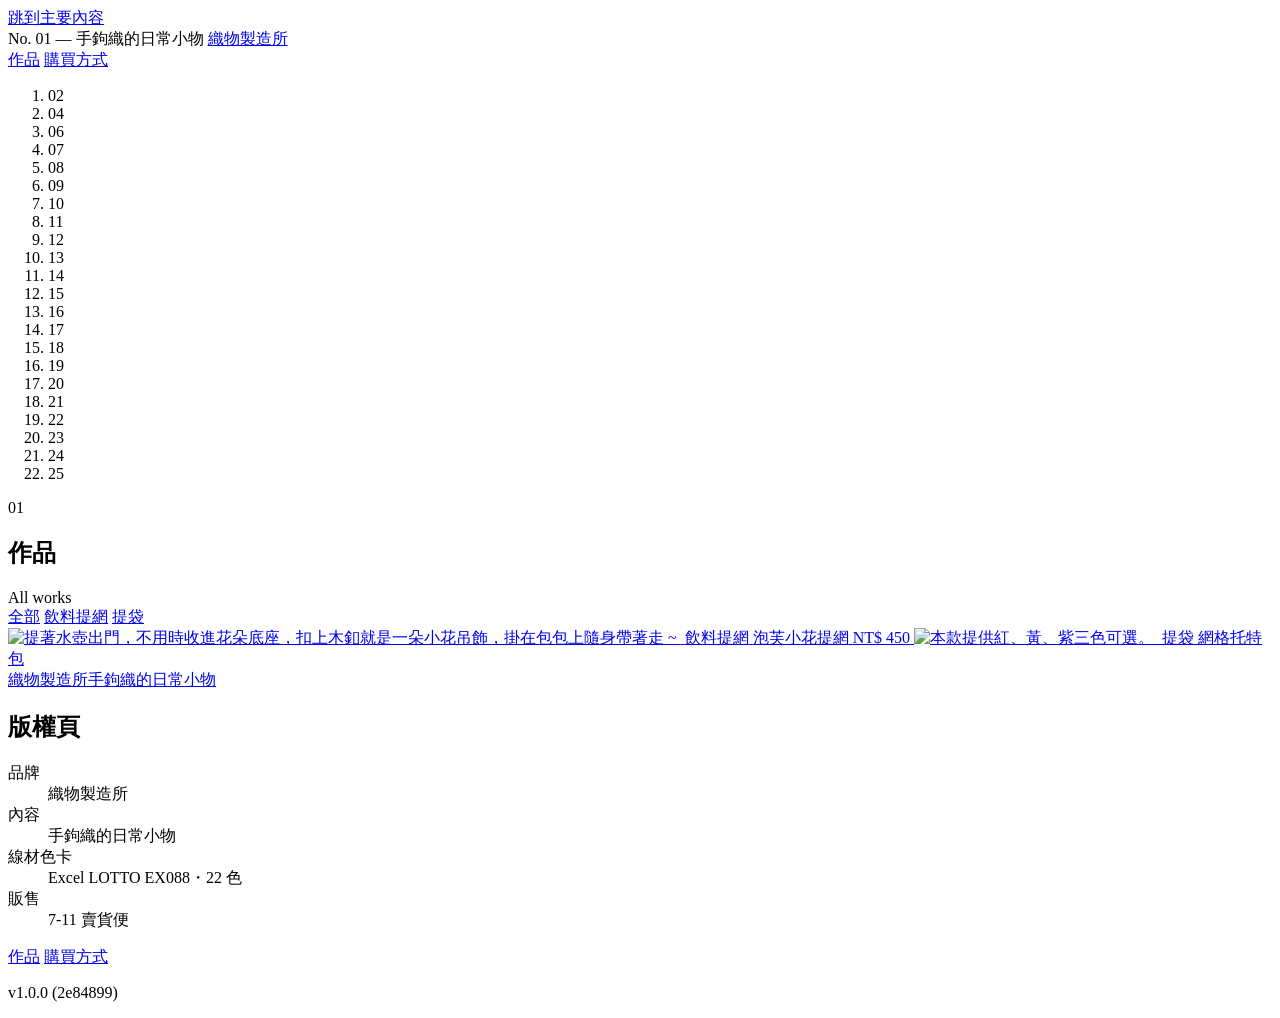
==== products/index.html @ 657d6084 "deploy: SEO metadata (2470108)" ====
<!DOCTYPE html>
<html lang="zh-Hant-TW">
<head>
    <meta charset="utf-8" />
    <meta name="viewport" content="width=device-width, initial-scale=1.0" />
    <title>作品｜織物製造所</title>
    <meta name="description" content="織物製造所的全部作品：手鉤織的提網、提袋等日常小物，部分作品可以從 22 色線材挑選顏色。" />
    <link rel="canonical" href="https://cienlin.github.io/JenJenKnits/products/" />
    <meta property="og:site_name" content="織物製造所" />
    <meta property="og:locale" content="zh_TW" />
    <meta property="og:type" content="website" />
    <meta property="og:title" content="作品｜織物製造所" />
    <meta property="og:description" content="織物製造所的全部作品：手鉤織的提網、提袋等日常小物，部分作品可以從 22 色線材挑選顏色。" />
    <meta property="og:url" content="https://cienlin.github.io/JenJenKnits/products/" />
    <meta property="og:image" content="https://cienlin.github.io/JenJenKnits/images/hero/puff-flower-lake.jpg" />
    <meta name="twitter:card" content="summary_large_image" />
    <link rel="icon" type="image/svg+xml" href="/JenJenKnits/images/brand-icon.pgxas0doo6.svg" />
    <link rel="preconnect" href="https://fonts.googleapis.com" />
    <link rel="preconnect" href="https://fonts.gstatic.com" crossorigin />
    <link href="https://fonts.googleapis.com/css2?family=Noto+Serif+TC:wght@400;600;900&family=Instrument+Serif:ital@0;1&family=IBM+Plex+Mono:wght@400;500&display=swap" rel="stylesheet" />
    <link rel="stylesheet" href="/JenJenKnits/css/site.mgunjwkmh7.css" />
    <link rel="stylesheet" href="/JenJenKnits/JenJenKnits.jk05unggzj.styles.css" />
</head>
<body>
    <a b-9eztl2mxxs class="skip-link" href="#main">跳到主要內容</a>
    <header b-9eztl2mxxs class="masthead">
        <div b-9eztl2mxxs class="wrap">
            <div b-9eztl2mxxs class="masthead-top">
                <span b-9eztl2mxxs class="mono masthead-issue">No. 01 — 手鉤織的日常小物</span>
                <a class="masthead-logo" aria-label="織物製造所首頁" href="/JenJenKnits/">織物製造所</a>
                <nav b-9eztl2mxxs class="masthead-nav" aria-label="主選單">
                    <a aria-current="page" href="/JenJenKnits/products">作品</a>
                    <a href="/JenJenKnits/#buy">購買方式</a>
                </nav>
            </div>
            <ol b-9eztl2mxxs class="colorbar" aria-hidden="true">
                    <li b-9eztl2mxxs style="--c: #edb3c9; --i: 0">02</li>
                    <li b-9eztl2mxxs style="--c: #a60d20; --i: 1">04</li>
                    <li b-9eztl2mxxs style="--c: #dc9c27; --i: 2">06</li>
                    <li b-9eztl2mxxs style="--c: #f0df47; --i: 3">07</li>
                    <li b-9eztl2mxxs style="--c: #afab46; --i: 4">08</li>
                    <li b-9eztl2mxxs style="--c: #3a9d81; --i: 5">09</li>
                    <li b-9eztl2mxxs style="--c: #1d74af; --i: 6">10</li>
                    <li b-9eztl2mxxs style="--c: #112b74; --i: 7">11</li>
                    <li b-9eztl2mxxs style="--c: #0b102c; --i: 8">12</li>
                    <li b-9eztl2mxxs style="--c: #d2b1c5; --i: 9">13</li>
                    <li b-9eztl2mxxs style="--c: #652e64; --i: 10">14</li>
                    <li b-9eztl2mxxs style="--c: #e6dfc7; --i: 11">15</li>
                    <li b-9eztl2mxxs style="--c: #be9e6f; --i: 12">16</li>
                    <li b-9eztl2mxxs style="--c: #885d2a; --i: 13">17</li>
                    <li b-9eztl2mxxs style="--c: #452c1f; --i: 14">18</li>
                    <li b-9eztl2mxxs style="--c: #3e3e3e; --i: 15">19</li>
                    <li b-9eztl2mxxs style="--c: #02060a; --i: 16">20</li>
                    <li b-9eztl2mxxs style="--c: #8a9cb7; --i: 17">21</li>
                    <li b-9eztl2mxxs style="--c: #cbccc7; --i: 18">22</li>
                    <li b-9eztl2mxxs style="--c: #e9ced1; --i: 19">23</li>
                    <li b-9eztl2mxxs style="--c: #ede59d; --i: 20">24</li>
                    <li b-9eztl2mxxs style="--c: #81988b; --i: 21">25</li>
            </ol>
        </div>
    </header>

    <main b-9eztl2mxxs id="main">
        
<section class="wrap page" aria-labelledby="page-title">
    <div class="sec-head">
        <span class="sec-no">01</span>
        <h1 id="page-title">作品</h1>
        <span class="sec-en">All works</span>
    </div>

        <nav class="filters" aria-label="依分類篩選">
            <a aria-current="page" href="/JenJenKnits/products">全部</a>
                <a href="/JenJenKnits/products/category/%E9%A3%B2%E6%96%99%E6%8F%90%E7%B6%B2/">飲料提網</a>
                <a href="/JenJenKnits/products/category/%E6%8F%90%E8%A2%8B/">提袋</a>
        </nav>

        <div class="catalog">
                
<a class="product-card" href="/JenJenKnits/products/puff-flower-net">
    <span class="product-card-media">
        <img src="/JenJenKnits/products/puff-flower-net/cover.jpg" alt="提著水壺出門，不用時收進花朵底座，扣上木釦就是一朵小花吊飾，掛在包包上隨身帶著走 ~" loading="lazy"
             style="view-transition-name: product-puff-flower-net" />
            <img class="product-card-hover" src="/JenJenKnits/products/puff-flower-net/01.jpg" alt="" loading="lazy" />
    </span>
        <span class="mono product-card-meta">飲料提網</span>
    <span class="product-card-name">泡芙小花提網</span>
        <span class="price">NT$ 450</span>
</a>

                
<a class="product-card" href="/JenJenKnits/products/net-tote">
    <span class="product-card-media">
        <img src="/JenJenKnits/products/net-tote/cover.jpg" alt="本款提供紅、黃、紫三色可選。" loading="lazy"
             style="view-transition-name: product-net-tote" />
            <img class="product-card-hover" src="/JenJenKnits/products/net-tote/01.jpg" alt="" loading="lazy" />
    </span>
        <span class="mono product-card-meta">提袋</span>
    <span class="product-card-name">網格托特包</span>
</a>

        </div>
</section>

    </main>

    <footer b-9eztl2mxxs class="colophon">
        <div b-9eztl2mxxs class="wrap">
            <div b-9eztl2mxxs class="colophon-grid">
                <a class="colophon-logo" aria-label="織物製造所首頁" href="/JenJenKnits/">織物製造所<span b-9eztl2mxxs aria-hidden="true">手鉤織的日常小物</span></a>
                <div b-9eztl2mxxs>
                    <h2 b-9eztl2mxxs>版權頁</h2>
                    <dl b-9eztl2mxxs>
                        <div b-9eztl2mxxs><dt b-9eztl2mxxs>品牌</dt><dd b-9eztl2mxxs>織物製造所</dd></div>
                        <div b-9eztl2mxxs><dt b-9eztl2mxxs>內容</dt><dd b-9eztl2mxxs>手鉤織的日常小物</dd></div>
                        <div b-9eztl2mxxs><dt b-9eztl2mxxs>線材色卡</dt><dd b-9eztl2mxxs>Excel LOTTO EX088・22 色</dd></div>
                        <div b-9eztl2mxxs><dt b-9eztl2mxxs>販售</dt><dd b-9eztl2mxxs>7-11 賣貨便</dd></div>
                    </dl>
                </div>
                <nav b-9eztl2mxxs class="colophon-nav" aria-label="頁尾選單">
                    <a href="/JenJenKnits/products">作品</a>
                    <a href="/JenJenKnits/#buy">購買方式</a>
                </nav>
            </div>
            <p b-9eztl2mxxs class="mono version">v1.0.0 (2e84899)</p>
        </div>
    </footer>

    <script src="/JenJenKnits/js/site.shkjs99pt4.js"></script>
    
</body>
</html>
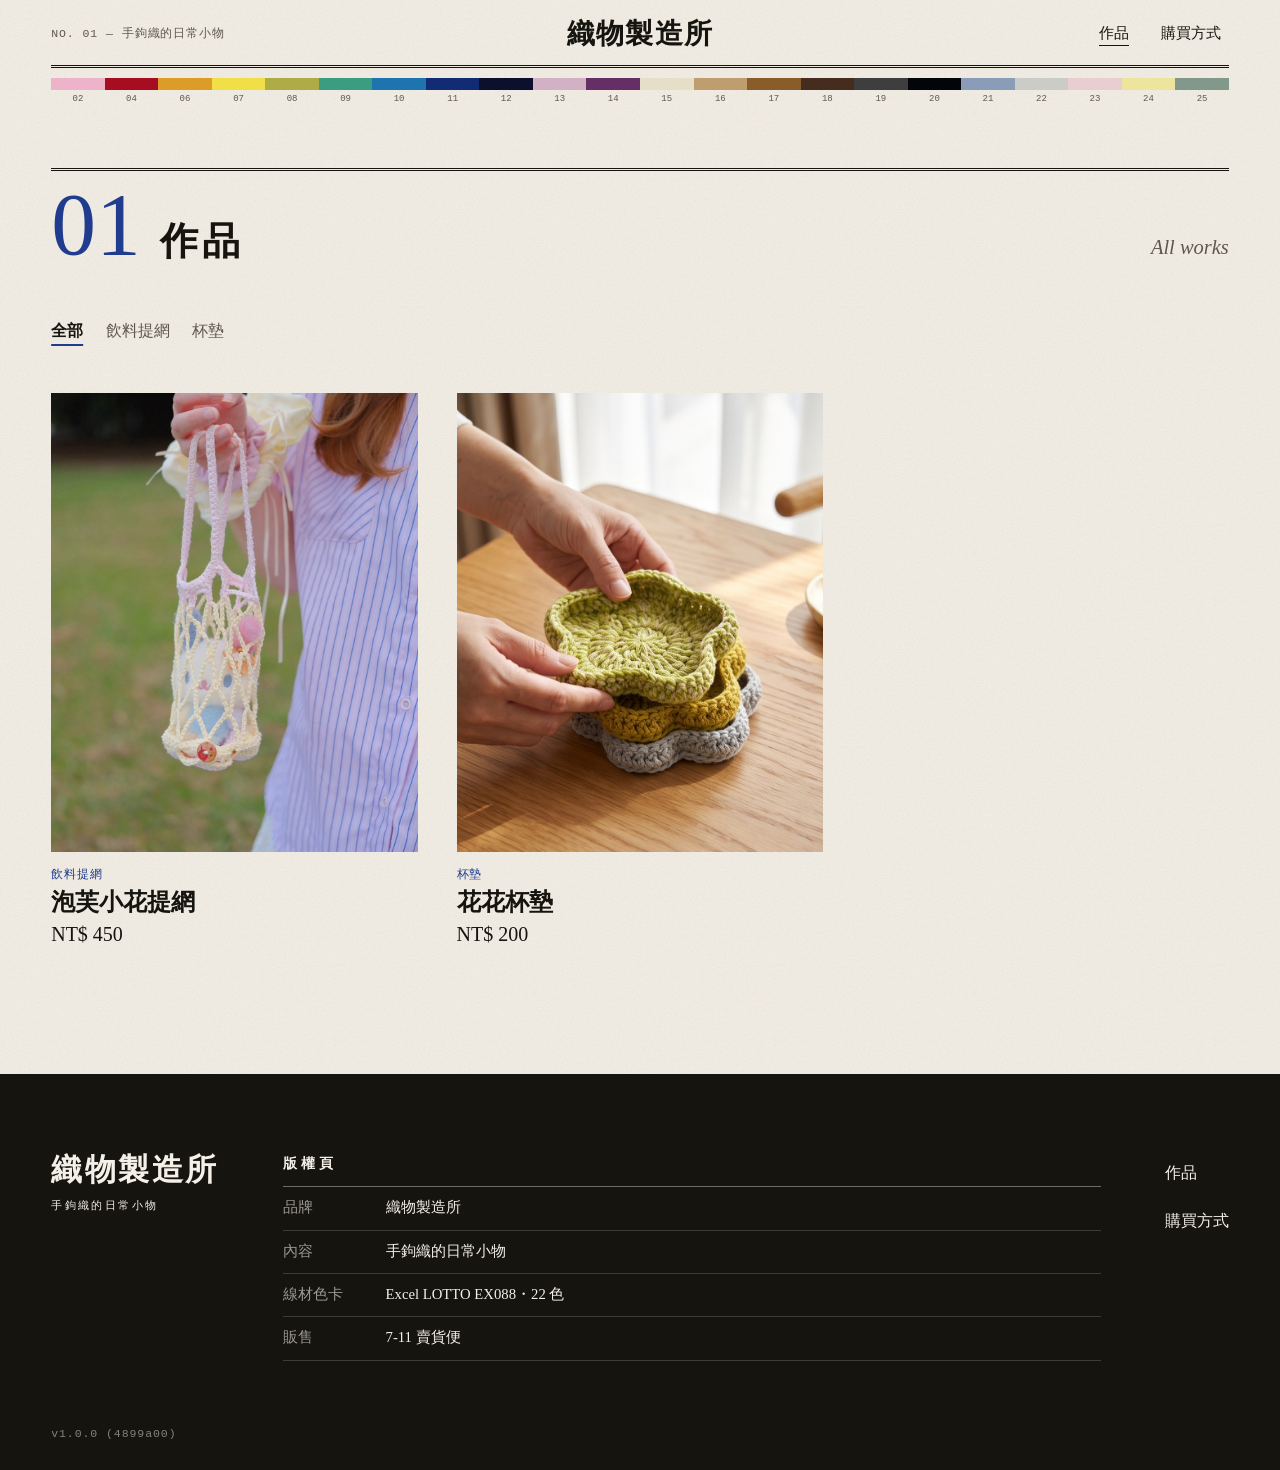
==== commit fdf337b5: "deploy: static export of 4899a00" ====
--- a/products/index.html
+++ b/products/index.html
@@ -1,66 +1,66 @@
-<!DOCTYPE html>
-<html lang="zh-Hant-TW">
-<head>
-    <meta charset="utf-8" />
-    <meta name="viewport" content="width=device-width, initial-scale=1.0" />
-    <title>作品｜織物製造所</title>
-    <meta name="description" content="織物製造所的全部作品：手鉤織的提網、提袋等日常小物，部分作品可以從 22 色線材挑選顏色。" />
-    <link rel="canonical" href="https://cienlin.github.io/JenJenKnits/products/" />
-    <meta property="og:site_name" content="織物製造所" />
-    <meta property="og:locale" content="zh_TW" />
-    <meta property="og:type" content="website" />
-    <meta property="og:title" content="作品｜織物製造所" />
-    <meta property="og:description" content="織物製造所的全部作品：手鉤織的提網、提袋等日常小物，部分作品可以從 22 色線材挑選顏色。" />
-    <meta property="og:url" content="https://cienlin.github.io/JenJenKnits/products/" />
-    <meta property="og:image" content="https://cienlin.github.io/JenJenKnits/images/hero/puff-flower-lake.jpg" />
-    <meta name="twitter:card" content="summary_large_image" />
-    <link rel="icon" type="image/svg+xml" href="/JenJenKnits/images/brand-icon.pgxas0doo6.svg" />
-    <link rel="preconnect" href="https://fonts.googleapis.com" />
-    <link rel="preconnect" href="https://fonts.gstatic.com" crossorigin />
-    <link href="https://fonts.googleapis.com/css2?family=Noto+Serif+TC:wght@400;600;900&family=Instrument+Serif:ital@0;1&family=IBM+Plex+Mono:wght@400;500&display=swap" rel="stylesheet" />
-    <link rel="stylesheet" href="/JenJenKnits/css/site.mgunjwkmh7.css" />
-    <link rel="stylesheet" href="/JenJenKnits/JenJenKnits.jk05unggzj.styles.css" />
-</head>
-<body>
-    <a b-9eztl2mxxs class="skip-link" href="#main">跳到主要內容</a>
-    <header b-9eztl2mxxs class="masthead">
-        <div b-9eztl2mxxs class="wrap">
-            <div b-9eztl2mxxs class="masthead-top">
-                <span b-9eztl2mxxs class="mono masthead-issue">No. 01 — 手鉤織的日常小物</span>
-                <a class="masthead-logo" aria-label="織物製造所首頁" href="/JenJenKnits/">織物製造所</a>
-                <nav b-9eztl2mxxs class="masthead-nav" aria-label="主選單">
-                    <a aria-current="page" href="/JenJenKnits/products">作品</a>
-                    <a href="/JenJenKnits/#buy">購買方式</a>
-                </nav>
-            </div>
-            <ol b-9eztl2mxxs class="colorbar" aria-hidden="true">
-                    <li b-9eztl2mxxs style="--c: #edb3c9; --i: 0">02</li>
-                    <li b-9eztl2mxxs style="--c: #a60d20; --i: 1">04</li>
-                    <li b-9eztl2mxxs style="--c: #dc9c27; --i: 2">06</li>
-                    <li b-9eztl2mxxs style="--c: #f0df47; --i: 3">07</li>
-                    <li b-9eztl2mxxs style="--c: #afab46; --i: 4">08</li>
-                    <li b-9eztl2mxxs style="--c: #3a9d81; --i: 5">09</li>
-                    <li b-9eztl2mxxs style="--c: #1d74af; --i: 6">10</li>
-                    <li b-9eztl2mxxs style="--c: #112b74; --i: 7">11</li>
-                    <li b-9eztl2mxxs style="--c: #0b102c; --i: 8">12</li>
-                    <li b-9eztl2mxxs style="--c: #d2b1c5; --i: 9">13</li>
-                    <li b-9eztl2mxxs style="--c: #652e64; --i: 10">14</li>
-                    <li b-9eztl2mxxs style="--c: #e6dfc7; --i: 11">15</li>
-                    <li b-9eztl2mxxs style="--c: #be9e6f; --i: 12">16</li>
-                    <li b-9eztl2mxxs style="--c: #885d2a; --i: 13">17</li>
-                    <li b-9eztl2mxxs style="--c: #452c1f; --i: 14">18</li>
-                    <li b-9eztl2mxxs style="--c: #3e3e3e; --i: 15">19</li>
-                    <li b-9eztl2mxxs style="--c: #02060a; --i: 16">20</li>
-                    <li b-9eztl2mxxs style="--c: #8a9cb7; --i: 17">21</li>
-                    <li b-9eztl2mxxs style="--c: #cbccc7; --i: 18">22</li>
-                    <li b-9eztl2mxxs style="--c: #e9ced1; --i: 19">23</li>
-                    <li b-9eztl2mxxs style="--c: #ede59d; --i: 20">24</li>
-                    <li b-9eztl2mxxs style="--c: #81988b; --i: 21">25</li>
-            </ol>
-        </div>
-    </header>
-
-    <main b-9eztl2mxxs id="main">
+<!DOCTYPE html>
+<html lang="zh-Hant-TW">
+<head>
+    <meta charset="utf-8" />
+    <meta name="viewport" content="width=device-width, initial-scale=1.0" />
+    <title>作品｜織物製造所</title>
+    <meta name="description" content="織物製造所的全部作品：手鉤織的提網、提袋等日常小物，部分作品可以從 22 色線材挑選顏色。" />
+    <link rel="canonical" href="https://jhcraftstudio.com/products/" />
+    <meta property="og:site_name" content="織物製造所" />
+    <meta property="og:locale" content="zh_TW" />
+    <meta property="og:type" content="website" />
+    <meta property="og:title" content="作品｜織物製造所" />
+    <meta property="og:description" content="織物製造所的全部作品：手鉤織的提網、提袋等日常小物，部分作品可以從 22 色線材挑選顏色。" />
+    <meta property="og:url" content="https://jhcraftstudio.com/products/" />
+    <meta property="og:image" content="https://jhcraftstudio.com/images/hero/puff-flower-lake.jpg" />
+    <meta name="twitter:card" content="summary_large_image" />
+    <link rel="icon" type="image/svg+xml" href="/images/brand-icon.pgxas0doo6.svg" />
+    <link rel="preconnect" href="https://fonts.googleapis.com" />
+    <link rel="preconnect" href="https://fonts.gstatic.com" crossorigin />
+    <link href="https://fonts.googleapis.com/css2?family=Noto+Serif+TC:wght@400;600;900&family=Instrument+Serif:ital@0;1&family=IBM+Plex+Mono:wght@400;500&display=swap" rel="stylesheet" />
+    <link rel="stylesheet" href="/css/site.mgunjwkmh7.css" />
+    <link rel="stylesheet" href="/JenJenKnits.jk05unggzj.styles.css" />
+</head>
+<body>
+    <a b-9eztl2mxxs class="skip-link" href="#main">跳到主要內容</a>
+    <header b-9eztl2mxxs class="masthead">
+        <div b-9eztl2mxxs class="wrap">
+            <div b-9eztl2mxxs class="masthead-top">
+                <span b-9eztl2mxxs class="mono masthead-issue">No. 01 — 手鉤織的日常小物</span>
+                <a class="masthead-logo" aria-label="織物製造所首頁" href="/">織物製造所</a>
+                <nav b-9eztl2mxxs class="masthead-nav" aria-label="主選單">
+                    <a aria-current="page" href="/products">作品</a>
+                    <a href="/#buy">購買方式</a>
+                </nav>
+            </div>
+            <ol b-9eztl2mxxs class="colorbar" aria-hidden="true">
+                    <li b-9eztl2mxxs style="--c: #edb3c9; --i: 0">02</li>
+                    <li b-9eztl2mxxs style="--c: #a60d20; --i: 1">04</li>
+                    <li b-9eztl2mxxs style="--c: #dc9c27; --i: 2">06</li>
+                    <li b-9eztl2mxxs style="--c: #f0df47; --i: 3">07</li>
+                    <li b-9eztl2mxxs style="--c: #afab46; --i: 4">08</li>
+                    <li b-9eztl2mxxs style="--c: #3a9d81; --i: 5">09</li>
+                    <li b-9eztl2mxxs style="--c: #1d74af; --i: 6">10</li>
+                    <li b-9eztl2mxxs style="--c: #112b74; --i: 7">11</li>
+                    <li b-9eztl2mxxs style="--c: #0b102c; --i: 8">12</li>
+                    <li b-9eztl2mxxs style="--c: #d2b1c5; --i: 9">13</li>
+                    <li b-9eztl2mxxs style="--c: #652e64; --i: 10">14</li>
+                    <li b-9eztl2mxxs style="--c: #e6dfc7; --i: 11">15</li>
+                    <li b-9eztl2mxxs style="--c: #be9e6f; --i: 12">16</li>
+                    <li b-9eztl2mxxs style="--c: #885d2a; --i: 13">17</li>
+                    <li b-9eztl2mxxs style="--c: #452c1f; --i: 14">18</li>
+                    <li b-9eztl2mxxs style="--c: #3e3e3e; --i: 15">19</li>
+                    <li b-9eztl2mxxs style="--c: #02060a; --i: 16">20</li>
+                    <li b-9eztl2mxxs style="--c: #8a9cb7; --i: 17">21</li>
+                    <li b-9eztl2mxxs style="--c: #cbccc7; --i: 18">22</li>
+                    <li b-9eztl2mxxs style="--c: #e9ced1; --i: 19">23</li>
+                    <li b-9eztl2mxxs style="--c: #ede59d; --i: 20">24</li>
+                    <li b-9eztl2mxxs style="--c: #81988b; --i: 21">25</li>
+            </ol>
+        </div>
+    </header>
+
+    <main b-9eztl2mxxs id="main">
         
 <section class="wrap page" aria-labelledby="page-title">
     <div class="sec-head">
@@ -70,18 +70,18 @@
     </div>
 
         <nav class="filters" aria-label="依分類篩選">
-            <a aria-current="page" href="/JenJenKnits/products">全部</a>
-                <a href="/JenJenKnits/products/category/%E9%A3%B2%E6%96%99%E6%8F%90%E7%B6%B2/">飲料提網</a>
-                <a href="/JenJenKnits/products/category/%E6%8F%90%E8%A2%8B/">提袋</a>
+            <a aria-current="page" href="/products">全部</a>
+                <a href="/products/category/%E9%A3%B2%E6%96%99%E6%8F%90%E7%B6%B2/">飲料提網</a>
+                <a href="/products/category/%E6%9D%AF%E5%A2%8A/">杯墊</a>
         </nav>
 
         <div class="catalog">
                 
-<a class="product-card" href="/JenJenKnits/products/puff-flower-net">
+<a class="product-card" href="/products/puff-flower-net">
     <span class="product-card-media">
-        <img src="/JenJenKnits/products/puff-flower-net/cover.jpg" alt="提著水壺出門，不用時收進花朵底座，扣上木釦就是一朵小花吊飾，掛在包包上隨身帶著走 ~" loading="lazy"
+        <img src="/products/puff-flower-net/cover.jpg" alt="提著水壺出門，不用時收進花朵底座，扣上木釦就是一朵小花吊飾，掛在包包上隨身帶著走 ~" loading="lazy"
              style="view-transition-name: product-puff-flower-net" />
-            <img class="product-card-hover" src="/JenJenKnits/products/puff-flower-net/01.jpg" alt="" loading="lazy" />
+            <img class="product-card-hover" src="/products/puff-flower-net/01.jpg" alt="" loading="lazy" />
     </span>
         <span class="mono product-card-meta">飲料提網</span>
     <span class="product-card-name">泡芙小花提網</span>
@@ -89,44 +89,45 @@
 </a>
 
                 
-<a class="product-card" href="/JenJenKnits/products/net-tote">
+<a class="product-card" href="/products/floral-coaster">
     <span class="product-card-media">
-        <img src="/JenJenKnits/products/net-tote/cover.jpg" alt="本款提供紅、黃、紫三色可選。" loading="lazy"
-             style="view-transition-name: product-net-tote" />
-            <img class="product-card-hover" src="/JenJenKnits/products/net-tote/01.jpg" alt="" loading="lazy" />
+        <img src="/products/floral-coaster/cover.jpg" alt="桌上那朵有點厚度的小花，是托住咖啡的專屬杯墊，也是隨手收留零散小物的可愛角落，為你的日常添一點慵懶的手作溫度 &#x1F33F;" loading="lazy"
+             style="view-transition-name: product-floral-coaster" />
+            <img class="product-card-hover" src="/products/floral-coaster/01.jpg" alt="" loading="lazy" />
     </span>
-        <span class="mono product-card-meta">提袋</span>
-    <span class="product-card-name">網格托特包</span>
+        <span class="mono product-card-meta">杯墊</span>
+    <span class="product-card-name">花花杯墊</span>
+        <span class="price">NT$ 200</span>
 </a>
 
         </div>
 </section>
-
-    </main>
-
-    <footer b-9eztl2mxxs class="colophon">
-        <div b-9eztl2mxxs class="wrap">
-            <div b-9eztl2mxxs class="colophon-grid">
-                <a class="colophon-logo" aria-label="織物製造所首頁" href="/JenJenKnits/">織物製造所<span b-9eztl2mxxs aria-hidden="true">手鉤織的日常小物</span></a>
-                <div b-9eztl2mxxs>
-                    <h2 b-9eztl2mxxs>版權頁</h2>
-                    <dl b-9eztl2mxxs>
-                        <div b-9eztl2mxxs><dt b-9eztl2mxxs>品牌</dt><dd b-9eztl2mxxs>織物製造所</dd></div>
-                        <div b-9eztl2mxxs><dt b-9eztl2mxxs>內容</dt><dd b-9eztl2mxxs>手鉤織的日常小物</dd></div>
-                        <div b-9eztl2mxxs><dt b-9eztl2mxxs>線材色卡</dt><dd b-9eztl2mxxs>Excel LOTTO EX088・22 色</dd></div>
-                        <div b-9eztl2mxxs><dt b-9eztl2mxxs>販售</dt><dd b-9eztl2mxxs>7-11 賣貨便</dd></div>
-                    </dl>
-                </div>
-                <nav b-9eztl2mxxs class="colophon-nav" aria-label="頁尾選單">
-                    <a href="/JenJenKnits/products">作品</a>
-                    <a href="/JenJenKnits/#buy">購買方式</a>
-                </nav>
-            </div>
-            <p b-9eztl2mxxs class="mono version">v1.0.0 (2e84899)</p>
-        </div>
-    </footer>
-
-    <script src="/JenJenKnits/js/site.shkjs99pt4.js"></script>
-    
-</body>
-</html>
+
+    </main>
+
+    <footer b-9eztl2mxxs class="colophon">
+        <div b-9eztl2mxxs class="wrap">
+            <div b-9eztl2mxxs class="colophon-grid">
+                <a class="colophon-logo" aria-label="織物製造所首頁" href="/">織物製造所<span b-9eztl2mxxs aria-hidden="true">手鉤織的日常小物</span></a>
+                <div b-9eztl2mxxs>
+                    <h2 b-9eztl2mxxs>版權頁</h2>
+                    <dl b-9eztl2mxxs>
+                        <div b-9eztl2mxxs><dt b-9eztl2mxxs>品牌</dt><dd b-9eztl2mxxs>織物製造所</dd></div>
+                        <div b-9eztl2mxxs><dt b-9eztl2mxxs>內容</dt><dd b-9eztl2mxxs>手鉤織的日常小物</dd></div>
+                        <div b-9eztl2mxxs><dt b-9eztl2mxxs>線材色卡</dt><dd b-9eztl2mxxs>Excel LOTTO EX088・22 色</dd></div>
+                        <div b-9eztl2mxxs><dt b-9eztl2mxxs>販售</dt><dd b-9eztl2mxxs>7-11 賣貨便</dd></div>
+                    </dl>
+                </div>
+                <nav b-9eztl2mxxs class="colophon-nav" aria-label="頁尾選單">
+                    <a href="/products">作品</a>
+                    <a href="/#buy">購買方式</a>
+                </nav>
+            </div>
+            <p b-9eztl2mxxs class="mono version">v1.0.0 (4899a00)</p>
+        </div>
+    </footer>
+
+    <script src="/js/site.shkjs99pt4.js"></script>
+    
+</body>
+</html>
--- a/css/site.mgunjwkmh7.css
+++ b/css/site.mgunjwkmh7.css
@@ -0,0 +1,1765 @@
+/*
+  織物製造所 · 編織誌
+  網站像一本印刷的鉤織書：米色紙張、墨色字、藏青單色點綴；照片加裁切線與圖號。
+  藏青只用在編號、圖號與「目前狀態」，其餘保持黑白，讓照片和線的顏色說話。
+*/
+
+:root {
+  --paper: #f4f0e8;
+  --card: #fbf9f4;
+  --ink: #16140f;
+  --muted: #5e584e;
+  --hair: rgba(22, 20, 15, 0.22);
+  --blue: #1f3c8e;
+
+  --font-serif: "Noto Serif TC", "Songti TC", "PMingLiU", serif;
+  --font-latin: "Instrument Serif", "Noto Serif TC", serif;
+  --font-mono: "IBM Plex Mono", ui-monospace, monospace;
+
+  --wrap: 77.5rem;
+  --gutter: clamp(1rem, 4vw, 3.5rem);
+}
+
+*,
+*::before,
+*::after {
+  box-sizing: border-box;
+}
+
+html {
+  -webkit-text-size-adjust: 100%;
+  background: var(--paper);
+}
+
+/* 紙張顆粒只在底色上；不疊在照片上，照片顏色才準 */
+body {
+  margin: 0;
+  background-color: var(--paper);
+  background-image: url("data:image/svg+xml,%3Csvg xmlns='http://www.w3.org/2000/svg' width='220' height='220'%3E%3Cfilter id='n'%3E%3CfeTurbulence type='fractalNoise' baseFrequency='.9' numOctaves='3' stitchTiles='stitch'/%3E%3CfeColorMatrix values='0 0 0 0 .45 0 0 0 0 .40 0 0 0 0 .32 0 0 0 .18 0'/%3E%3C/filter%3E%3Crect width='100%25' height='100%25' filter='url(%23n)'/%3E%3C/svg%3E");
+  color: var(--ink);
+  font-family: var(--font-serif);
+  font-size: 1rem;
+  line-height: 1.9;
+  overflow-x: hidden;
+}
+
+img {
+  display: block;
+  max-width: 100%;
+  height: auto;
+}
+
+a {
+  color: inherit;
+}
+
+button {
+  font: inherit;
+  color: inherit;
+}
+
+h1,
+h2,
+h3,
+p,
+figure,
+dl,
+dd,
+ol,
+ul {
+  margin: 0;
+}
+
+:focus-visible {
+  outline: 2px solid var(--blue);
+  outline-offset: 3px;
+}
+
+.wrap {
+  width: min(var(--wrap), 100% - 2 * var(--gutter));
+  margin-inline: auto;
+}
+
+.mono {
+  font-family: var(--font-mono);
+  font-size: 0.72rem;
+  letter-spacing: 0.08em;
+  line-height: 1.5;
+  text-transform: uppercase;
+}
+
+.visually-hidden {
+  position: absolute;
+  width: 1px;
+  height: 1px;
+  overflow: hidden;
+  clip-path: inset(50%);
+  white-space: nowrap;
+}
+
+/* 換頁轉場：作品卡片的照片會平滑放大成商品頁大圖；不支援的瀏覽器就是一般換頁 */
+@media (prefers-reduced-motion: no-preference) {
+  @view-transition {
+    navigation: auto;
+  }
+}
+
+::view-transition-group(*) {
+  animation-duration: 380ms;
+  animation-timing-function: cubic-bezier(0.2, 0.8, 0.2, 1);
+}
+
+.skip-link {
+  position: absolute;
+  top: 0.5rem;
+  left: -100vw;
+  z-index: 100;
+  padding: 0.5rem 1rem;
+  background: var(--ink);
+  color: var(--paper);
+}
+
+.skip-link:focus {
+  left: 0.5rem;
+}
+
+/* ---------- 刊頭 ---------- */
+
+.masthead {
+  /* 換頁時刊頭保持不動，只有內容轉場 */
+  view-transition-name: site-header;
+}
+
+.masthead-top {
+  display: grid;
+  grid-template-columns: 1fr auto;
+  align-items: center;
+  gap: 1rem;
+  padding-block: 0.6rem 0.4rem;
+  border-bottom: 3px double var(--ink);
+}
+
+.masthead-issue {
+  display: none;
+  color: var(--muted);
+}
+
+.masthead-logo {
+  display: inline-block;
+  padding-block: 0.65rem;
+  font-family: var(--font-serif);
+  font-size: clamp(1.25rem, 2.4vw, 1.75rem);
+  font-weight: 900;
+  letter-spacing: 0.04em;
+  line-height: 1;
+  text-decoration: none;
+  white-space: nowrap;
+}
+
+.masthead-nav {
+  display: flex;
+  gap: 0.25rem;
+}
+
+.masthead-nav a {
+  position: relative;
+  display: inline-flex;
+  align-items: center;
+  min-height: 44px;
+  padding-inline: 0.5rem;
+  font-size: 0.92rem;
+  text-decoration: none;
+}
+
+.masthead-nav a::after {
+  content: "";
+  position: absolute;
+  right: 0.5rem;
+  bottom: 0.6rem;
+  left: 0.5rem;
+  height: 1px;
+  background: currentColor;
+  transform: scaleX(0);
+  transform-origin: left;
+  transition: transform 300ms ease;
+}
+
+.masthead-nav a:hover::after,
+.masthead-nav a[aria-current="page"]::after {
+  transform: scaleX(1);
+}
+
+/* 印刷色條：22 色線材，一排固定 22 格，跟著寬度縮放 */
+.colorbar {
+  display: grid;
+  grid-template-columns: repeat(22, minmax(0, 1fr));
+  margin: 10px 0 0;
+  padding: 0;
+  list-style: none;
+}
+
+.colorbar li {
+  color: var(--muted);
+  font-family: var(--font-mono);
+  font-size: 7px;
+  line-height: 1;
+  text-align: center;
+}
+
+.colorbar li::before {
+  content: "";
+  display: block;
+  height: 12px;
+  margin-bottom: 5px;
+  background: var(--c);
+}
+
+/* 色條像油墨一格格印上去：只在首頁播放；作品頁、商品頁每次換頁都重播會像在等開場，也會讓刊頭閃一下 */
+@media (prefers-reduced-motion: no-preference) {
+  .is-home .colorbar li::before {
+    transform-origin: left;
+    animation: ink-in 400ms cubic-bezier(0.16, 1, 0.3, 1) both;
+    animation-delay: calc(var(--i) * 15ms + 100ms);
+  }
+}
+
+@keyframes ink-in {
+  from {
+    transform: scaleX(0);
+  }
+}
+
+@media (min-width: 52rem) {
+  .masthead-top {
+    grid-template-columns: 1fr auto 1fr;
+  }
+
+  .masthead-issue {
+    display: block;
+  }
+
+  .masthead-nav {
+    justify-self: end;
+    gap: 1rem;
+  }
+
+  .colorbar li {
+    font-size: 9px;
+  }
+}
+
+/* ---------- 印刷語彙：裁切線、圖號、章節 ---------- */
+
+/* 照片四角的裁切線 */
+.frame {
+  position: relative;
+  display: block;
+}
+
+.frame::before {
+  content: "";
+  position: absolute;
+  inset: -14px;
+  z-index: 1;
+  pointer-events: none;
+  background:
+    linear-gradient(var(--ink) 0 0) 0 14px / 9px 1px,
+    linear-gradient(var(--ink) 0 0) 14px 0 / 1px 9px,
+    linear-gradient(var(--ink) 0 0) 100% 14px / 9px 1px,
+    linear-gradient(var(--ink) 0 0) calc(100% - 14px) 0 / 1px 9px,
+    linear-gradient(var(--ink) 0 0) 0 calc(100% - 14px) / 9px 1px,
+    linear-gradient(var(--ink) 0 0) 14px 100% / 1px 9px,
+    linear-gradient(var(--ink) 0 0) 100% calc(100% - 14px) / 9px 1px,
+    linear-gradient(var(--ink) 0 0) calc(100% - 14px) 100% / 1px 9px;
+  background-repeat: no-repeat;
+}
+
+figcaption {
+  display: flex;
+  gap: 0.9em;
+  margin-top: 0.7rem;
+  color: var(--muted);
+  font-size: 0.82rem;
+  line-height: 1.7;
+}
+
+.fig {
+  flex: none;
+  padding-top: 0.15em;
+  color: var(--blue);
+}
+
+.sec-head {
+  display: flex;
+  align-items: baseline;
+  gap: 1.2rem;
+  margin-bottom: clamp(2rem, 4.5vw, 4rem);
+  padding-top: 1.1rem;
+  border-top: 3px double var(--ink);
+}
+
+.sec-no {
+  color: var(--blue);
+  font-family: var(--font-latin);
+  font-size: clamp(3.4rem, 7vw, 6.2rem);
+  line-height: 0.8;
+}
+
+.sec-head h1,
+.sec-head h2 {
+  font-size: clamp(1.7rem, 3vw, 2.6rem);
+  font-weight: 900;
+  letter-spacing: 0.1em;
+  line-height: 1.3;
+}
+
+.sec-en {
+  margin-left: auto;
+  color: var(--muted);
+  font-family: var(--font-latin);
+  font-size: clamp(1.1rem, 1.6vw, 1.5rem);
+  font-style: italic;
+}
+
+.chapter {
+  margin-bottom: clamp(4.5rem, 10vw, 8.75rem);
+}
+
+/* ---------- 按鈕與連結 ---------- */
+
+.cta {
+  display: inline-flex;
+  align-items: center;
+  align-self: flex-start;
+  gap: 0.9rem;
+  min-height: 48px;
+  padding: 0.6rem 1.4rem;
+  border: 1px solid var(--ink);
+  font-weight: 600;
+  text-decoration: none;
+  transition: background 250ms, color 250ms;
+}
+
+.cta:hover {
+  background: var(--ink);
+  color: var(--paper);
+}
+
+.cta span {
+  transition: transform 250ms;
+}
+
+.cta:hover span {
+  transform: translateX(5px);
+}
+
+.more {
+  display: inline-flex;
+  align-items: center;
+  min-height: 44px;
+  font-weight: 600;
+  text-decoration: underline;
+  text-decoration-thickness: 1px;
+  text-underline-offset: 0.45em;
+}
+
+.more:hover {
+  color: var(--blue);
+}
+
+/* 購買按鈕：可點的是實心墨色；還不能買的是斜線底的「即將開賣」 */
+.btn,
+.pending {
+  display: flex;
+  align-items: center;
+  justify-content: center;
+  min-height: 56px;
+  padding: 0.8rem 1.4rem;
+  border: 1px solid var(--ink);
+  font-weight: 900;
+  letter-spacing: 0.3em;
+  text-align: center;
+  text-decoration: none;
+  text-indent: 0.3em;
+}
+
+.btn {
+  background: var(--ink);
+  color: var(--paper);
+  transition: background 200ms;
+}
+
+.btn:hover {
+  background: var(--blue);
+  border-color: var(--blue);
+}
+
+.btn-quiet {
+  background: transparent;
+  color: var(--ink);
+  font-weight: 600;
+  letter-spacing: 0.1em;
+  text-indent: 0.1em;
+}
+
+.btn-quiet:hover {
+  background: var(--ink);
+  border-color: var(--ink);
+  color: var(--paper);
+}
+
+.pending {
+  background: repeating-linear-gradient(-45deg, transparent 0 7px, rgba(22, 20, 15, 0.07) 7px 8px);
+}
+
+.hint {
+  margin-top: 0.6rem;
+  color: var(--muted);
+  font-size: 0.85rem;
+}
+
+.stamp {
+  display: inline-block;
+  padding: 0.25rem 0.9rem;
+  border: 2px solid var(--blue);
+  box-shadow: inset 0 0 0 3px var(--paper), inset 0 0 0 4px var(--blue);
+  color: var(--blue);
+  font-weight: 900;
+  letter-spacing: 0.3em;
+  transform: rotate(-6deg);
+}
+
+/* 規格表：有值的欄位才會出現 */
+.spec {
+  margin-block: 1.6rem 1.4rem;
+  border-top: 1px solid var(--ink);
+}
+
+.spec div {
+  display: grid;
+  grid-template-columns: 5.5em 1fr;
+  padding-block: 0.5rem;
+  border-bottom: 1px solid var(--hair);
+}
+
+.spec dt {
+  padding-top: 0.35em;
+}
+
+.spec dd {
+  font-weight: 600;
+}
+
+.price {
+  font-family: var(--font-latin);
+  font-size: 1.5rem;
+  font-weight: 400;
+  line-height: 1.2;
+}
+
+.dek {
+  font-size: 1.12rem;
+  line-height: 1.95;
+}
+
+.empty {
+  color: var(--muted);
+}
+
+/* ---------- 首頁：第一屏 ---------- */
+
+/* 手機：照片與直排標題並排，簡介接在下面 */
+.hero {
+  display: grid;
+  grid-template-columns: minmax(0, 1fr) auto;
+  gap: 2.4rem 1.1rem;
+  padding-block: clamp(2.25rem, 5vw, 4.5rem) clamp(3.5rem, 7vw, 6.5rem);
+}
+
+.hero-fig {
+  grid-column: 1;
+  grid-row: 1;
+}
+
+.hero-fig img {
+  width: 100%;
+  aspect-ratio: 3 / 4;
+  object-fit: cover;
+  object-position: 50% 88%;
+}
+
+.hero-title {
+  display: flex;
+  flex-direction: column;
+  align-items: center;
+  gap: 0.8rem;
+  grid-column: 2;
+  grid-row: 1;
+}
+
+.vtitle {
+  font-size: clamp(2.9rem, 12vw, 3.8rem);
+  font-weight: 900;
+  letter-spacing: 0.04em;
+  line-height: 1;
+  writing-mode: vertical-rl;
+}
+
+.vtitle span {
+  display: inline-block;
+}
+
+/*
+  首頁開場和色條同一個概念：油墨印上去。直排標題每個字由上往下印出，最後蓋上印章，整段約 1 秒。
+  印章的回彈是刻意的：蓋章那一下的手感。
+*/
+@media (prefers-reduced-motion: no-preference) {
+  .vtitle span {
+    animation: print-down 360ms cubic-bezier(0.16, 1, 0.3, 1) both;
+    animation-delay: calc(var(--i) * 70ms + 120ms);
+  }
+
+  .seal {
+    animation: stamp 350ms cubic-bezier(0.3, 1.6, 0.5, 1) both 600ms;
+  }
+}
+
+@keyframes print-down {
+  from {
+    clip-path: inset(0 0 100% 0);
+  }
+
+  to {
+    clip-path: inset(0 0 -10% 0);
+  }
+}
+
+@keyframes stamp {
+  from {
+    opacity: 0;
+    transform: rotate(-5deg) scale(1.6);
+  }
+}
+
+.vsub {
+  display: none;
+  color: var(--muted);
+  writing-mode: vertical-rl;
+}
+
+.seal {
+  display: grid;
+  place-items: center;
+  width: 48px;
+  height: 48px;
+  background: var(--blue);
+  box-shadow: inset 0 0 0 3px var(--blue), inset 0 0 0 4px rgba(244, 240, 232, 0.7);
+  color: var(--paper);
+  font-family: var(--font-serif);
+  font-size: 1.5rem;
+  font-weight: 900;
+  line-height: 1;
+  transform: rotate(-5deg);
+}
+
+.hero-copy {
+  display: flex;
+  flex-direction: column;
+  gap: 1.8rem;
+  grid-column: 1 / -1;
+}
+
+.hero-copy > .mono {
+  color: var(--muted);
+}
+
+.lead {
+  font-size: clamp(1.6rem, 2.7vw, 2.5rem);
+  font-weight: 600;
+  letter-spacing: 0.02em;
+  line-height: 1.5;
+}
+
+.lead em {
+  color: var(--blue);
+  font-style: normal;
+}
+
+.lead br {
+  display: none;
+}
+
+.toc h2 {
+  padding-bottom: 0.4rem;
+  border-bottom: 1px solid var(--ink);
+  font-size: 0.95rem;
+  font-weight: 900;
+  letter-spacing: 0.3em;
+}
+
+.toc ol {
+  padding: 0;
+  list-style: none;
+}
+
+.toc a {
+  display: flex;
+  align-items: baseline;
+  gap: 0.8rem;
+  min-height: 44px;
+  padding-block: 0.5rem;
+  border-bottom: 1px solid var(--hair);
+  text-decoration: none;
+}
+
+.toc a:hover .toc-title {
+  color: var(--blue);
+}
+
+.toc-no {
+  color: var(--blue);
+}
+
+.toc-dots {
+  flex: 1;
+  border-bottom: 1px dotted var(--muted);
+  transform: translateY(-0.35em);
+}
+
+.toc-page {
+  font-family: var(--font-latin);
+  font-size: 1.1rem;
+  font-style: italic;
+}
+
+@media (min-width: 52rem) {
+  .hero {
+    grid-template-columns: minmax(0, 5fr) minmax(0, 5fr) auto;
+    column-gap: clamp(1.25rem, 3vw, 3.25rem);
+  }
+
+  .hero-fig img {
+    aspect-ratio: 4 / 5;
+    object-position: 50% 80%;
+  }
+
+  .hero-copy {
+    grid-column: 2;
+    grid-row: 1;
+  }
+
+  .toc {
+    margin-top: auto;
+  }
+
+  .hero-title {
+    grid-column: 3;
+    gap: 1.2rem;
+  }
+
+  .vtitle {
+    font-size: clamp(3.6rem, 7.7vw, 7.7rem);
+  }
+
+  .vsub {
+    display: block;
+    letter-spacing: 0.25em;
+  }
+
+  .seal {
+    width: 64px;
+    height: 64px;
+    font-size: 2rem;
+  }
+
+  .lead br {
+    display: inline;
+  }
+}
+
+/* ---------- 首頁：作品跨頁 ---------- */
+
+/* 手機：照片在上，文字框往上疊一點，小圖兩欄 */
+.spread {
+  display: grid;
+  grid-template-columns: minmax(0, 1fr);
+  margin-bottom: clamp(4rem, 9vw, 8.5rem);
+}
+
+/* 滑過照片不放大：那是裝飾性的制式效果，可點的提示交給標題連結 */
+.spread-main img {
+  width: 100%;
+  aspect-ratio: 4 / 5;
+  object-fit: cover;
+}
+
+.spread-main figcaption {
+  display: none;
+}
+
+.spread-text {
+  position: relative;
+  z-index: 2;
+  margin: -3rem 0 0 1.2rem;
+  padding: 1.4rem 0 0 1.2rem;
+  background: var(--paper);
+}
+
+.spread--rev .spread-text {
+  margin: -3rem 1.2rem 0 0;
+  padding: 1.4rem 1.2rem 0 0;
+}
+
+.spread-text > .mono {
+  color: var(--blue);
+}
+
+.spread h3 {
+  margin-block: 0.5rem 1.1rem;
+  font-size: clamp(2.1rem, 4.2vw, 3.6rem);
+  font-weight: 900;
+  letter-spacing: 0.03em;
+  line-height: 1.15;
+}
+
+.spread h3 a {
+  text-decoration: none;
+}
+
+.spread h3 a:hover {
+  color: var(--blue);
+}
+
+.strip {
+  display: grid;
+  grid-template-columns: repeat(2, minmax(0, 1fr));
+  gap: 0.9rem;
+  margin-top: clamp(1.75rem, 4vw, 3.5rem);
+}
+
+.strip figure {
+  overflow: hidden;
+}
+
+.strip img {
+  width: 100%;
+  aspect-ratio: 1;
+  object-fit: cover;
+}
+
+.strip figcaption {
+  font-size: 0.75rem;
+}
+
+@media (min-width: 52rem) {
+  .spread {
+    grid-template-columns: repeat(12, minmax(0, 1fr));
+    column-gap: clamp(1rem, 2.4vw, 2.25rem);
+  }
+
+  .spread-main {
+    grid-column: 1 / 8;
+    grid-row: 1;
+  }
+
+  .spread-main figcaption {
+    display: flex;
+  }
+
+  /* 文字框疊在照片右下角，像雜誌跨頁 */
+  .spread-text {
+    grid-column: 7 / 13;
+    grid-row: 1;
+    align-self: end;
+    margin: 0 0 3.2rem;
+    padding: clamp(1.25rem, 2.6vw, 2.5rem) 0 clamp(1.25rem, 2.6vw, 2.5rem) clamp(1.25rem, 2.6vw, 2.5rem);
+  }
+
+  .spread--rev .spread-main {
+    grid-column: 6 / 13;
+  }
+
+  .spread--rev .spread-text {
+    grid-column: 1 / 7;
+    margin: 0 0 3.2rem;
+    padding: clamp(1.25rem, 2.6vw, 2.5rem) clamp(1.25rem, 2.6vw, 2.5rem) clamp(1.25rem, 2.6vw, 2.5rem) 0;
+  }
+
+  .strip {
+    grid-column: 1 / -1;
+    grid-template-columns: repeat(4, minmax(0, 1fr));
+    gap: clamp(0.6rem, 2vw, 1.75rem);
+  }
+
+  .strip figure:nth-child(even) {
+    margin-top: clamp(1rem, 3vw, 3rem);
+  }
+}
+
+/* ---------- 首頁：購買方式 ---------- */
+
+.buy-intro {
+  display: flex;
+  flex-wrap: wrap;
+  align-items: center;
+  gap: 1.2rem 1.6rem;
+  margin-bottom: 2.4rem;
+}
+
+.buy-intro p {
+  max-width: 40em;
+}
+
+.steps {
+  padding: 0;
+  border-top: 1px solid var(--ink);
+  list-style: none;
+}
+
+.steps li {
+  display: grid;
+  grid-template-columns: 3.4rem 1fr;
+  column-gap: 1rem;
+  padding-block: 1.2rem;
+  border-bottom: 1px solid var(--ink);
+}
+
+.steps b {
+  grid-row: span 2;
+  color: var(--blue);
+  font-size: 2.8rem;
+  font-weight: 900;
+  line-height: 1;
+}
+
+.steps h3 {
+  margin-bottom: 0.3rem;
+  font-size: 1.2rem;
+  font-weight: 900;
+}
+
+.steps p {
+  color: var(--muted);
+  font-size: 0.95rem;
+}
+
+@media (min-width: 52rem) {
+  .steps {
+    display: grid;
+    grid-template-columns: repeat(3, minmax(0, 1fr));
+  }
+
+  .steps li {
+    display: block;
+    padding: 1.4rem clamp(0.75rem, 2vw, 1.75rem) 1.4rem 0;
+  }
+
+  .steps li + li {
+    padding-left: clamp(0.75rem, 2vw, 1.75rem);
+    border-left: 1px solid var(--hair);
+  }
+
+  .steps b {
+    display: block;
+    margin-bottom: 1rem;
+    font-size: clamp(3rem, 5vw, 4.6rem);
+  }
+}
+
+/* ---------- 作品列表 ---------- */
+
+.page {
+  padding-top: clamp(2.25rem, 5vw, 4rem);
+}
+
+.filters {
+  display: flex;
+  gap: 0.25rem 1.4rem;
+  margin: -1rem 0 2.5rem;
+  overflow-x: auto;
+  scrollbar-width: none;
+}
+
+.filters::-webkit-scrollbar {
+  display: none;
+}
+
+.filters a {
+  display: inline-flex;
+  flex: none;
+  align-items: center;
+  min-height: 44px;
+  color: var(--muted);
+  text-decoration: none;
+}
+
+.filters a:hover {
+  color: var(--ink);
+}
+
+.filters a[aria-current="page"] {
+  color: var(--ink);
+  font-weight: 900;
+  text-decoration: underline;
+  text-decoration-color: var(--blue);
+  text-decoration-thickness: 2px;
+  text-underline-offset: 0.5em;
+}
+
+.catalog {
+  display: grid;
+  grid-template-columns: repeat(2, minmax(0, 1fr));
+  gap: 2.5rem 1rem;
+  margin-bottom: clamp(4.5rem, 10vw, 8.75rem);
+}
+
+@media (min-width: 52rem) {
+  .catalog {
+    grid-template-columns: repeat(3, minmax(0, 1fr));
+    gap: 4rem clamp(1.25rem, 3vw, 2.75rem);
+  }
+}
+
+.product-card {
+  display: block;
+  text-decoration: none;
+}
+
+.product-card-media {
+  position: relative;
+  display: block;
+  aspect-ratio: 4 / 5;
+  margin-bottom: 0.9rem;
+  overflow: hidden;
+  background: var(--card);
+}
+
+.product-card-media img {
+  width: 100%;
+  height: 100%;
+  object-fit: cover;
+}
+
+/* 第二張照片只在有滑鼠的裝置載入與顯示（display: none 的 lazy 圖片不會下載） */
+.product-card-hover {
+  display: none;
+  position: absolute;
+  inset: 0;
+  opacity: 0;
+  transition: opacity 250ms ease;
+}
+
+@media (hover: hover) and (pointer: fine) {
+  .product-card-hover {
+    display: block;
+  }
+
+  .product-card:hover .product-card-hover,
+  .product-card:focus-visible .product-card-hover {
+    opacity: 1;
+  }
+}
+
+.product-card-meta {
+  display: block;
+  color: var(--blue);
+}
+
+.product-card-name {
+  display: block;
+  margin-top: 0.2rem;
+  font-size: clamp(1.15rem, 2vw, 1.5rem);
+  font-weight: 900;
+  line-height: 1.35;
+}
+
+.product-card:hover .product-card-name {
+  text-decoration: underline;
+  text-decoration-thickness: 1px;
+  text-underline-offset: 0.3em;
+}
+
+.product-card .price {
+  display: block;
+  margin-top: 0.2rem;
+  font-size: 1.25rem;
+}
+
+/* ---------- 商品頁 ---------- */
+
+.crumbs {
+  display: flex;
+  flex-wrap: wrap;
+  align-items: center;
+  gap: 0 0.6rem;
+  padding-top: clamp(0.5rem, 2vw, 1.5rem);
+  color: var(--muted);
+}
+
+.crumbs a {
+  display: inline-flex;
+  align-items: center;
+  min-height: 44px;
+  text-decoration: none;
+}
+
+.crumbs a:hover {
+  color: var(--blue);
+}
+
+.product-top {
+  display: grid;
+  gap: 1.75rem;
+  padding-block: 0.5rem clamp(4.5rem, 10vw, 8.75rem);
+}
+
+.gallery {
+  min-width: 0;
+}
+
+/* 手機：照片滿版，不畫裁切線 */
+.gallery .frame {
+  margin-inline: calc(var(--gutter) * -1);
+}
+
+.gallery .frame::before {
+  display: none;
+}
+
+/* 大圖是一條可左右滑動的軌道，每次停在一張照片上 */
+.gallery-track {
+  position: relative;
+  display: flex;
+  overflow-x: auto;
+  overscroll-behavior-x: contain;
+  scroll-snap-type: x mandatory;
+  scrollbar-width: none;
+  background: var(--card);
+}
+
+.gallery-track::-webkit-scrollbar {
+  display: none;
+}
+
+.gallery-slide {
+  flex: 0 0 100%;
+  width: 100%;
+  aspect-ratio: 4 / 5;
+  object-fit: cover;
+  scroll-snap-align: start;
+  scroll-snap-stop: always;
+}
+
+.gallery-btn {
+  display: none;
+}
+
+.gallery-cap {
+  display: flex;
+  gap: 0.9em;
+  min-height: 1.7em;
+  margin-top: 0.7rem;
+  color: var(--muted);
+  font-size: 0.85rem;
+}
+
+.gallery-cap .fig {
+  padding-top: 0.15em;
+}
+
+/* 手機：縮圖列橫向捲動，目前那張由 JS 捲到看得到的位置 */
+.gallery-thumbs {
+  display: grid;
+  grid-auto-columns: 60px;
+  grid-auto-flow: column;
+  gap: 8px;
+  margin-top: 0.75rem;
+  padding: 4px 3px;
+  overflow-x: auto;
+  list-style: none;
+  scrollbar-width: none;
+}
+
+.gallery-thumbs::-webkit-scrollbar {
+  display: none;
+}
+
+.gallery-thumbs button {
+  display: block;
+  width: 100%;
+  padding: 0;
+  border: 0;
+  background: none;
+  cursor: pointer;
+  opacity: 0.5;
+  transition: opacity 200ms;
+}
+
+.gallery-thumbs button:hover {
+  opacity: 0.85;
+}
+
+.gallery-thumbs button[aria-current="true"] {
+  box-shadow: 0 0 0 2px var(--paper), 0 0 0 3px var(--ink);
+  opacity: 1;
+}
+
+.gallery-thumbs img {
+  width: 100%;
+  aspect-ratio: 1;
+  object-fit: cover;
+}
+
+.detail-info > .mono {
+  color: var(--blue);
+}
+
+.detail-info h1 {
+  margin-block: 0.5rem 0.8rem;
+  font-size: clamp(2.2rem, 4.4vw, 3.8rem);
+  font-weight: 900;
+  letter-spacing: 0.03em;
+  line-height: 1.15;
+}
+
+.detail-info .price {
+  font-size: clamp(1.8rem, 2.6vw, 2.4rem);
+  line-height: 1;
+}
+
+.detail-info .dek {
+  margin-top: 1.3rem;
+}
+
+.buy-box {
+  margin-top: 1.8rem;
+}
+
+.buy-box .btn-quiet {
+  margin-top: 0.8rem;
+}
+
+.jump {
+  margin-top: 1.2rem;
+}
+
+@media (min-width: 52rem) {
+  .product-top {
+    grid-template-columns: minmax(0, 7fr) minmax(0, 5fr);
+    align-items: start;
+    gap: clamp(1.75rem, 5vw, 5rem);
+    padding-top: clamp(1.5rem, 3vw, 2.5rem);
+  }
+
+  .gallery .frame {
+    margin-inline: 0;
+  }
+
+  .gallery .frame::before {
+    display: block;
+  }
+
+  .gallery-btn {
+    position: absolute;
+    top: 50%;
+    z-index: 2;
+    display: grid;
+    place-items: center;
+    width: 46px;
+    height: 46px;
+    margin-top: -23px;
+    border: 1px solid var(--ink);
+    border-radius: 50%;
+    background: rgba(244, 240, 232, 0.92);
+    cursor: pointer;
+    font-family: var(--font-latin);
+    font-size: 1.3rem;
+    line-height: 1;
+    transition: background 200ms, color 200ms, opacity 200ms;
+  }
+
+  .gallery-btn:hover:not(:disabled) {
+    background: var(--ink);
+    color: var(--paper);
+  }
+
+  .gallery-btn:disabled {
+    opacity: 0;
+    pointer-events: none;
+  }
+
+  .gallery-prev {
+    left: 14px;
+  }
+
+  .gallery-next {
+    right: 14px;
+  }
+
+  .gallery-thumbs {
+    grid-auto-flow: row;
+    grid-template-columns: repeat(auto-fill, minmax(4rem, 1fr));
+    margin-top: 1rem;
+    overflow: visible;
+  }
+
+  /* 捲動看照片時，名稱、價格和購買按鈕一直在旁邊 */
+  .detail-info {
+    position: sticky;
+    top: 1.5rem;
+  }
+}
+
+/* 故事 */
+.story-grid {
+  display: grid;
+  gap: 2.5rem;
+  align-items: start;
+}
+
+.story {
+  max-width: 36em;
+  font-size: 1.05rem;
+}
+
+.story > * + * {
+  margin-top: 1.1rem;
+}
+
+/* 第一段首字放大 */
+.story > p:first-child::first-letter {
+  float: left;
+  margin: 0.06em 0.14em 0 0;
+  color: var(--blue);
+  font-size: 3.7em;
+  font-weight: 900;
+  line-height: 0.95;
+}
+
+.story h2,
+.story h3 {
+  margin-top: 2.2rem;
+  padding-top: 1rem;
+  border-top: 1px solid var(--ink);
+  font-size: 1.35rem;
+  font-weight: 900;
+  letter-spacing: 0.06em;
+  line-height: 1.5;
+}
+
+.story ul,
+.story ol {
+  padding-left: 1.2em;
+}
+
+.story li::marker {
+  color: var(--blue);
+}
+
+.story a {
+  color: var(--blue);
+}
+
+.story-fig {
+  max-width: 26rem;
+}
+
+.story-fig img {
+  width: 100%;
+  aspect-ratio: 4 / 5;
+  object-fit: cover;
+}
+
+@media (min-width: 52rem) {
+  .story-grid {
+    grid-template-columns: minmax(0, 7fr) minmax(0, 5fr);
+    gap: clamp(1.75rem, 5vw, 5rem);
+  }
+
+  .story-fig {
+    max-width: none;
+  }
+}
+
+/* 可選顏色 */
+.colours-intro {
+  max-width: 36em;
+  margin: -1rem 0 2rem;
+}
+
+.chart {
+  max-width: 47.5rem;
+  margin-top: clamp(2.5rem, 6vw, 4.5rem);
+}
+
+/* 下一件作品 */
+.next {
+  margin-bottom: clamp(3.5rem, 8vw, 6.5rem);
+  border-top: 3px double var(--ink);
+}
+
+.next a {
+  display: grid;
+  grid-template-columns: 80px 1fr auto;
+  align-items: center;
+  gap: clamp(1rem, 3vw, 2.5rem);
+  padding-top: 1.4rem;
+  text-decoration: none;
+}
+
+.next img {
+  width: 100%;
+  aspect-ratio: 1;
+  object-fit: cover;
+}
+
+.next .mono {
+  color: var(--blue);
+}
+
+.next b {
+  display: block;
+  font-size: clamp(1.6rem, 3vw, 2.6rem);
+  font-weight: 900;
+  line-height: 1.3;
+}
+
+.next-arrow {
+  font-family: var(--font-latin);
+  font-size: clamp(2rem, 4vw, 3.4rem);
+  transition: transform 300ms;
+}
+
+.next a:hover b {
+  color: var(--blue);
+}
+
+.next a:hover .next-arrow {
+  transform: translateX(8px);
+}
+
+@media (min-width: 52rem) {
+  .next a {
+    grid-template-columns: clamp(5.5rem, 12vw, 9.5rem) 1fr auto;
+  }
+}
+
+/* ---------- 配色模擬器 ---------- */
+
+.simulator {
+  display: grid;
+  gap: 1.1rem;
+}
+
+/* 手機：小花與兩個色號縮成一條，固定在上方，往下點色票時一直看得到 */
+.simulator-preview {
+  position: sticky;
+  top: 0;
+  z-index: 3;
+  display: grid;
+  grid-template-columns: 92px 1fr;
+  align-items: center;
+  gap: 1rem;
+  margin-inline: calc(var(--gutter) * -1);
+  padding: 10px var(--gutter);
+  background: var(--card);
+  box-shadow: 0 10px 20px -16px rgba(22, 20, 15, 0.7);
+}
+
+.simulator-flower {
+  display: block;
+  width: 92px;
+  height: auto;
+  overflow: visible;
+}
+
+.simulator-flower .sim-main {
+  fill: var(--main);
+  transition: fill 300ms ease;
+}
+
+.simulator-flower .sim-accent {
+  fill: var(--accent);
+  transition: fill 300ms ease;
+}
+
+.simulator-flower .sim-outline {
+  fill: none;
+  stroke: rgba(22, 20, 15, 0.25);
+  stroke-width: 3;
+}
+
+/* 一圈圈深淺交錯的短針腳，模仿鉤針一圈一圈鉤上去的紋路；深色、淺色線上都看得到 */
+.simulator-flower .sim-rounds-dark,
+.simulator-flower .sim-rounds-light {
+  fill: none;
+  stroke-dasharray: 3.4 3.6;
+  stroke-linecap: round;
+  stroke-width: 3.2;
+}
+
+.simulator-flower .sim-rounds-dark {
+  stroke: rgba(0, 0, 0, 0.13);
+}
+
+.simulator-flower .sim-rounds-light {
+  stroke: rgba(255, 255, 255, 0.16);
+  stroke-dashoffset: 3.5;
+}
+
+.simulator-flower .sim-puff {
+  pointer-events: none;
+}
+
+.simulator-flower .sim-handle,
+.simulator-flower .sim-handle-outline,
+.simulator-flower .sim-stitch {
+  fill: none;
+  stroke-linecap: round;
+}
+
+.simulator-flower .sim-handle-outline {
+  stroke: rgba(22, 20, 15, 0.22);
+  stroke-width: 9.5;
+}
+
+.simulator-flower .sim-handle {
+  stroke: var(--accent);
+  stroke-width: 7;
+  transition: stroke 300ms ease;
+}
+
+.simulator-flower .sim-stitch {
+  stroke: rgba(22, 20, 15, 0.18);
+  stroke-dasharray: 2.2 3.4;
+  stroke-width: 7;
+}
+
+.simulator-flower .sim-shadow {
+  fill: rgba(22, 20, 15, 0.08);
+}
+
+.simulator-flower .sim-button {
+  fill: #c08a52;
+  stroke: rgba(22, 20, 15, 0.3);
+  stroke-width: 1;
+}
+
+.simulator-flower .sim-button-hole {
+  fill: rgba(22, 20, 15, 0.5);
+}
+
+/* 主色／配色鈕：同時顯示色號，也用來切換正在改哪一個 */
+.parts {
+  display: grid;
+  grid-template-columns: 1fr 1fr;
+  border: 1px solid var(--ink);
+}
+
+.part {
+  display: flex;
+  align-items: center;
+  gap: 0.5rem;
+  min-height: 56px;
+  padding: 0.5rem 0.6rem;
+  border: 0;
+  background: none;
+  cursor: pointer;
+  text-align: left;
+  transition: background 200ms, color 200ms;
+}
+
+.part + .part {
+  border-left: 1px solid var(--ink);
+}
+
+.part[aria-pressed="true"] {
+  background: var(--ink);
+  color: var(--paper);
+}
+
+.part-swatch {
+  flex: none;
+  width: 20px;
+  height: 20px;
+  background: var(--c);
+  box-shadow: inset 0 0 0 1px rgba(0, 0, 0, 0.15), 0 0 0 2px var(--paper);
+  transition: background 300ms;
+}
+
+.part-label {
+  display: block;
+  font-size: 0.78rem;
+  line-height: 1.4;
+  opacity: 0.8;
+}
+
+.part-note {
+  display: none;
+}
+
+.part-number {
+  display: block;
+  font-family: var(--font-latin);
+  font-size: 1.7rem;
+  line-height: 1;
+}
+
+.part-number small {
+  margin-left: 0.2rem;
+  font-family: var(--font-serif);
+  font-size: 0.85rem;
+}
+
+.simulator-how {
+  margin-bottom: 1rem;
+  color: var(--muted);
+}
+
+.simulator-how b {
+  color: var(--ink);
+}
+
+/* 色票：像印刷廠的 Pantone 色票 */
+.chips {
+  display: grid;
+  grid-template-columns: repeat(6, minmax(0, 1fr));
+  gap: 8px;
+  padding: 0;
+  list-style: none;
+}
+
+.chip {
+  position: relative;
+  display: block;
+  width: 100%;
+  min-height: 44px;
+  padding: 5px 5px 7px;
+  border: 0;
+  background: var(--card);
+  box-shadow: 0 1px 0 var(--hair), 0 6px 14px -10px rgba(22, 20, 15, 0.5);
+  cursor: pointer;
+  text-align: left;
+  transition: transform 250ms cubic-bezier(0.2, 0.7, 0.1, 1), box-shadow 250ms;
+}
+
+.chip::before {
+  content: "";
+  display: block;
+  aspect-ratio: 4 / 5;
+  background: var(--c);
+}
+
+.chip b {
+  display: block;
+  margin-top: 5px;
+  font-family: var(--font-latin);
+  font-size: 0.95rem;
+  font-weight: 400;
+  line-height: 1;
+}
+
+.chip[aria-pressed="true"] {
+  box-shadow: 0 0 0 2px var(--ink);
+  transform: translateY(-4px);
+}
+
+/* 已選的兩個顏色標上「主」「配」 */
+.chip[data-role]:not([data-role=""])::after {
+  content: attr(data-role);
+  position: absolute;
+  top: -8px;
+  right: -6px;
+  display: grid;
+  place-items: center;
+  min-width: 22px;
+  height: 22px;
+  padding-inline: 4px;
+  border-radius: 11px;
+  background: var(--blue);
+  color: var(--paper);
+  font-size: 0.7rem;
+  font-weight: 900;
+  line-height: 1;
+}
+
+/* 滑過色票只描邊，不浮起；浮起留給「選中」狀態，兩者才分得清楚 */
+@media (hover: hover) {
+  .chip:hover:not([aria-pressed="true"]) {
+    box-shadow: 0 0 0 1px var(--muted);
+  }
+}
+
+.simulator .hint {
+  margin-top: 1rem;
+}
+
+@media (min-width: 52rem) {
+  .simulator {
+    grid-template-columns: minmax(0, 5fr) minmax(0, 7fr);
+    align-items: start;
+    gap: clamp(1.5rem, 4vw, 4rem);
+  }
+
+  .simulator-preview {
+    position: static;
+    display: block;
+    margin: 0;
+    padding: clamp(1.25rem, 3vw, 2.5rem) clamp(1.25rem, 3vw, 2.5rem) clamp(1rem, 2vw, 1.75rem);
+    box-shadow: 0 1px 0 var(--hair), 0 12px 30px -24px rgba(22, 20, 15, 0.6);
+  }
+
+  .simulator-flower {
+    width: min(100%, 300px);
+    margin: 0 auto;
+  }
+
+  .parts {
+    margin-top: 1.2rem;
+  }
+
+  .part {
+    gap: 0.8rem;
+    padding: 0.7rem 0.9rem;
+  }
+
+  .part-swatch {
+    width: 30px;
+    height: 30px;
+  }
+
+  .part-note {
+    display: inline;
+  }
+
+  .part-number {
+    font-size: 2.3rem;
+  }
+
+  .chips {
+    grid-template-columns: repeat(11, minmax(0, 1fr));
+    gap: clamp(6px, 1vw, 12px);
+  }
+
+  .chip b {
+    font-size: 1.05rem;
+  }
+}
+
+/* ---------- 404 與錯誤頁 ---------- */
+
+.notice {
+  min-height: 50vh;
+  padding-block: clamp(2.25rem, 5vw, 4rem) clamp(4.5rem, 10vw, 8.75rem);
+}
+
+.notice p {
+  max-width: 36em;
+  margin-bottom: 1.8rem;
+}
+
+.notice code {
+  font-family: var(--font-mono);
+}
+
+/* ---------- 版權頁（頁尾） ---------- */
+
+.colophon {
+  padding-block: clamp(2.5rem, 6vw, 5rem) 1.75rem;
+  background: var(--ink);
+  color: var(--paper);
+}
+
+.colophon-grid {
+  display: grid;
+  gap: 2rem;
+}
+
+.colophon-logo {
+  display: inline-flex;
+  flex-direction: column;
+  align-items: flex-start;
+  gap: 0.45rem;
+  width: max-content;
+  max-width: 100%;
+  font-size: clamp(1.5rem, 2.4vw, 2rem);
+  font-weight: 900;
+  letter-spacing: 0.08em;
+  line-height: 1.3;
+  text-decoration: none;
+}
+
+.colophon-logo span {
+  font-size: 0.68rem;
+  font-weight: 400;
+  letter-spacing: 0.22em;
+}
+
+.colophon h2 {
+  margin-bottom: 0.6rem;
+  font-size: 0.85rem;
+  font-weight: 900;
+  letter-spacing: 0.3em;
+}
+
+.colophon dl {
+  border-top: 1px solid rgba(244, 240, 232, 0.4);
+}
+
+.colophon dl div {
+  display: grid;
+  grid-template-columns: 7em 1fr;
+  padding-block: 0.45rem;
+  border-bottom: 1px solid rgba(244, 240, 232, 0.18);
+  font-size: 0.92rem;
+}
+
+.colophon dt {
+  color: rgba(244, 240, 232, 0.6);
+}
+
+.colophon-nav {
+  display: flex;
+  gap: 0.25rem 1.2rem;
+}
+
+.colophon-nav a {
+  display: inline-flex;
+  align-items: center;
+  min-height: 44px;
+  text-decoration: none;
+}
+
+.colophon-nav a:hover {
+  text-decoration: underline;
+}
+
+/* 版本號維持原本大小寫，commit 才能和 GitHub 上的對得起來 */
+.version {
+  margin-top: clamp(2rem, 5vw, 4rem);
+  color: rgba(244, 240, 232, 0.5);
+  text-transform: none;
+}
+
+@media (min-width: 52rem) {
+  .colophon-grid {
+    grid-template-columns: auto minmax(0, 1fr) auto;
+    gap: clamp(1.5rem, 5vw, 5rem);
+    align-items: start;
+  }
+
+  .colophon-nav {
+    flex-direction: column;
+  }
+}
+
+/* 減少動態效果：拿掉開場動畫與位移，但保留短暫的顏色、透明度變化，點了有沒有反應還看得出來 */
+@media (prefers-reduced-motion: reduce) {
+  *,
+  *::before,
+  *::after {
+    animation: none !important;
+    transition-property: color, background-color, border-color, opacity, fill, stroke !important;
+    transition-duration: 150ms !important;
+  }
+}
--- a/JenJenKnits.jk05unggzj.styles.css
+++ b/JenJenKnits.jk05unggzj.styles.css
@@ -0,0 +1,2 @@
+/* _content/JenJenKnits/Pages/Shared/_Layout.cshtml.rz.scp.css */
+/* Layout styles live in wwwroot/css/site.css. */
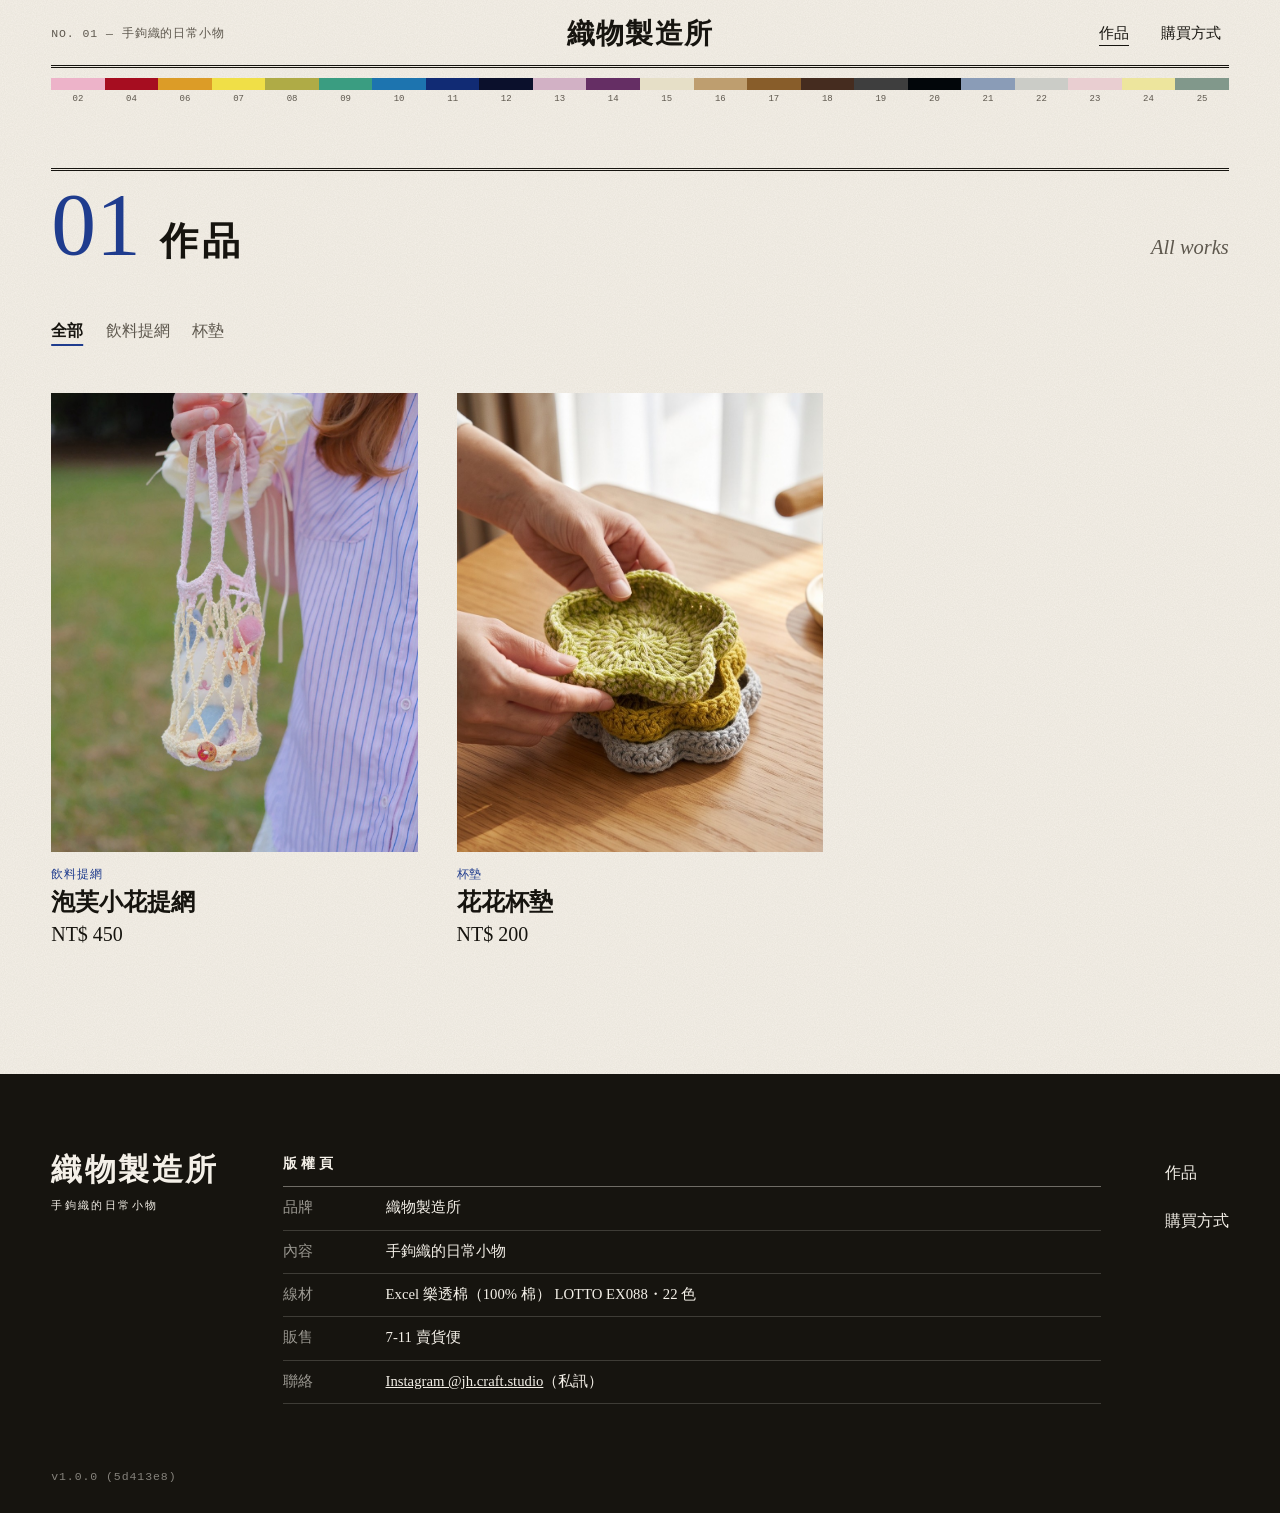
==== commit d2f05aaf: "deploy: static export of 51f2b16" ====
--- a/products/index.html
+++ b/products/index.html
@@ -3,14 +3,15 @@
 <head>
     <meta charset="utf-8" />
     <meta name="viewport" content="width=device-width, initial-scale=1.0" />
-    <title>作品｜織物製造所</title>
-    <meta name="description" content="織物製造所的全部作品：手鉤織的提網、提袋等日常小物，部分作品可以從 22 色線材挑選顏色。" />
+    <title>作品：手鉤織飲料提網、杯墊｜織物製造所</title>
+    <meta name="description" content="織物製造所的全部作品：手鉤織的飲料提網、杯墊等日常小物，每件都可以從 22 色線材挑選顏色。" />
+    <meta name="author" content="織物製造所" />
     <link rel="canonical" href="https://jhcraftstudio.com/products/" />
     <meta property="og:site_name" content="織物製造所" />
     <meta property="og:locale" content="zh_TW" />
     <meta property="og:type" content="website" />
-    <meta property="og:title" content="作品｜織物製造所" />
-    <meta property="og:description" content="織物製造所的全部作品：手鉤織的提網、提袋等日常小物，部分作品可以從 22 色線材挑選顏色。" />
+    <meta property="og:title" content="作品：手鉤織飲料提網、杯墊｜織物製造所" />
+    <meta property="og:description" content="織物製造所的全部作品：手鉤織的飲料提網、杯墊等日常小物，每件都可以從 22 色線材挑選顏色。" />
     <meta property="og:url" content="https://jhcraftstudio.com/products/" />
     <meta property="og:image" content="https://jhcraftstudio.com/images/hero/puff-flower-lake.jpg" />
     <meta name="twitter:card" content="summary_large_image" />
@@ -18,7 +19,7 @@
     <link rel="preconnect" href="https://fonts.googleapis.com" />
     <link rel="preconnect" href="https://fonts.gstatic.com" crossorigin />
     <link href="https://fonts.googleapis.com/css2?family=Noto+Serif+TC:wght@400;600;900&family=Instrument+Serif:ital@0;1&family=IBM+Plex+Mono:wght@400;500&display=swap" rel="stylesheet" />
-    <link rel="stylesheet" href="/css/site.mgunjwkmh7.css" />
+    <link rel="stylesheet" href="/css/site.coa2tyrrkc.css" />
     <link rel="stylesheet" href="/JenJenKnits.jk05unggzj.styles.css" />
 </head>
 <body>
@@ -114,8 +115,9 @@
                     <dl b-9eztl2mxxs>
                         <div b-9eztl2mxxs><dt b-9eztl2mxxs>品牌</dt><dd b-9eztl2mxxs>織物製造所</dd></div>
                         <div b-9eztl2mxxs><dt b-9eztl2mxxs>內容</dt><dd b-9eztl2mxxs>手鉤織的日常小物</dd></div>
-                        <div b-9eztl2mxxs><dt b-9eztl2mxxs>線材色卡</dt><dd b-9eztl2mxxs>Excel LOTTO EX088・22 色</dd></div>
+                        <div b-9eztl2mxxs><dt b-9eztl2mxxs>線材</dt><dd b-9eztl2mxxs><span b-9eztl2mxxs class="keep">Excel 樂透棉（100% 棉）</span> <span b-9eztl2mxxs class="keep">LOTTO EX088・22 色</span></dd></div>
                         <div b-9eztl2mxxs><dt b-9eztl2mxxs>販售</dt><dd b-9eztl2mxxs>7-11 賣貨便</dd></div>
+                            <div b-9eztl2mxxs><dt b-9eztl2mxxs>聯絡</dt><dd b-9eztl2mxxs><a b-9eztl2mxxs href="https://www.instagram.com/jh.craft.studio/" target="_blank" rel="noopener noreferrer">Instagram @jh.craft.studio</a>（私訊）</dd></div>
                     </dl>
                 </div>
                 <nav b-9eztl2mxxs class="colophon-nav" aria-label="頁尾選單">
@@ -123,7 +125,7 @@
                     <a href="/#buy">購買方式</a>
                 </nav>
             </div>
-            <p b-9eztl2mxxs class="mono version">v1.0.0 (4899a00)</p>
+            <p b-9eztl2mxxs class="mono version">v1.0.0 (5d413e8)</p>
         </div>
     </footer>
 
--- a/css/site.coa2tyrrkc.css
+++ b/css/site.coa2tyrrkc.css
@@ -0,0 +1,1827 @@
+/*
+  織物製造所 · 編織誌
+  網站像一本印刷的鉤織書：米色紙張、墨色字、藏青單色點綴；照片加裁切線與圖號。
+  藏青只用在編號、圖號與「目前狀態」，其餘保持黑白，讓照片和線的顏色說話。
+*/
+
+:root {
+  --paper: #f4f0e8;
+  --card: #fbf9f4;
+  --ink: #16140f;
+  --muted: #5e584e;
+  --hair: rgba(22, 20, 15, 0.22);
+  --blue: #1f3c8e;
+
+  --font-serif: "Noto Serif TC", "Songti TC", "PMingLiU", serif;
+  --font-latin: "Instrument Serif", "Noto Serif TC", serif;
+  --font-mono: "IBM Plex Mono", ui-monospace, monospace;
+
+  --wrap: 77.5rem;
+  --gutter: clamp(1rem, 4vw, 3.5rem);
+}
+
+*,
+*::before,
+*::after {
+  box-sizing: border-box;
+}
+
+html {
+  -webkit-text-size-adjust: 100%;
+  background: var(--paper);
+}
+
+/* 紙張顆粒只在底色上；不疊在照片上，照片顏色才準 */
+body {
+  margin: 0;
+  background-color: var(--paper);
+  background-image: url("data:image/svg+xml,%3Csvg xmlns='http://www.w3.org/2000/svg' width='220' height='220'%3E%3Cfilter id='n'%3E%3CfeTurbulence type='fractalNoise' baseFrequency='.9' numOctaves='3' stitchTiles='stitch'/%3E%3CfeColorMatrix values='0 0 0 0 .45 0 0 0 0 .40 0 0 0 0 .32 0 0 0 .18 0'/%3E%3C/filter%3E%3Crect width='100%25' height='100%25' filter='url(%23n)'/%3E%3C/svg%3E");
+  color: var(--ink);
+  font-family: var(--font-serif);
+  font-size: 1rem;
+  line-height: 1.9;
+  overflow-x: hidden;
+}
+
+img {
+  display: block;
+  max-width: 100%;
+  height: auto;
+}
+
+a {
+  color: inherit;
+}
+
+button {
+  font: inherit;
+  color: inherit;
+}
+
+h1,
+h2,
+h3,
+p,
+figure,
+dl,
+dd,
+ol,
+ul {
+  margin: 0;
+}
+
+:focus-visible {
+  outline: 2px solid var(--blue);
+  outline-offset: 3px;
+}
+
+.wrap {
+  width: min(var(--wrap), 100% - 2 * var(--gutter));
+  margin-inline: auto;
+}
+
+.mono {
+  font-family: var(--font-mono);
+  font-size: 0.72rem;
+  letter-spacing: 0.08em;
+  line-height: 1.5;
+  text-transform: uppercase;
+}
+
+.visually-hidden {
+  position: absolute;
+  width: 1px;
+  height: 1px;
+  overflow: hidden;
+  clip-path: inset(50%);
+  white-space: nowrap;
+}
+
+/* 換頁轉場：作品卡片的照片會平滑放大成商品頁大圖；不支援的瀏覽器就是一般換頁 */
+@media (prefers-reduced-motion: no-preference) {
+  @view-transition {
+    navigation: auto;
+  }
+}
+
+::view-transition-group(*) {
+  animation-duration: 380ms;
+  animation-timing-function: cubic-bezier(0.2, 0.8, 0.2, 1);
+}
+
+.skip-link {
+  position: absolute;
+  top: 0.5rem;
+  left: -100vw;
+  z-index: 100;
+  padding: 0.5rem 1rem;
+  background: var(--ink);
+  color: var(--paper);
+}
+
+.skip-link:focus {
+  left: 0.5rem;
+}
+
+/* ---------- 刊頭 ---------- */
+
+.masthead {
+  /* 換頁時刊頭保持不動，只有內容轉場 */
+  view-transition-name: site-header;
+}
+
+.masthead-top {
+  display: grid;
+  grid-template-columns: 1fr auto;
+  align-items: center;
+  gap: 1rem;
+  padding-block: 0.6rem 0.4rem;
+  border-bottom: 3px double var(--ink);
+}
+
+.masthead-issue {
+  display: none;
+  color: var(--muted);
+}
+
+.masthead-logo {
+  display: inline-block;
+  padding-block: 0.65rem;
+  font-family: var(--font-serif);
+  font-size: clamp(1.25rem, 2.4vw, 1.75rem);
+  font-weight: 900;
+  letter-spacing: 0.04em;
+  line-height: 1;
+  text-decoration: none;
+  white-space: nowrap;
+}
+
+.masthead-nav {
+  display: flex;
+  gap: 0.25rem;
+}
+
+.masthead-nav a {
+  position: relative;
+  display: inline-flex;
+  align-items: center;
+  min-height: 44px;
+  padding-inline: 0.5rem;
+  font-size: 0.92rem;
+  text-decoration: none;
+}
+
+.masthead-nav a::after {
+  content: "";
+  position: absolute;
+  right: 0.5rem;
+  bottom: 0.6rem;
+  left: 0.5rem;
+  height: 1px;
+  background: currentColor;
+  transform: scaleX(0);
+  transform-origin: left;
+  transition: transform 300ms ease;
+}
+
+.masthead-nav a:hover::after,
+.masthead-nav a[aria-current="page"]::after {
+  transform: scaleX(1);
+}
+
+/* 印刷色條：22 色線材，一排固定 22 格，跟著寬度縮放 */
+.colorbar {
+  display: grid;
+  grid-template-columns: repeat(22, minmax(0, 1fr));
+  margin: 10px 0 0;
+  padding: 0;
+  list-style: none;
+}
+
+.colorbar li {
+  color: var(--muted);
+  font-family: var(--font-mono);
+  font-size: 7px;
+  line-height: 1;
+  text-align: center;
+}
+
+.colorbar li::before {
+  content: "";
+  display: block;
+  height: 12px;
+  margin-bottom: 5px;
+  background: var(--c);
+}
+
+/* 色條像油墨一格格印上去：只在首頁播放；作品頁、商品頁每次換頁都重播會像在等開場，也會讓刊頭閃一下 */
+@media (prefers-reduced-motion: no-preference) {
+  .is-home .colorbar li::before {
+    transform-origin: left;
+    animation: ink-in 400ms cubic-bezier(0.16, 1, 0.3, 1) both;
+    animation-delay: calc(var(--i) * 15ms + 100ms);
+  }
+}
+
+@keyframes ink-in {
+  from {
+    transform: scaleX(0);
+  }
+}
+
+@media (min-width: 52rem) {
+  .masthead-top {
+    grid-template-columns: 1fr auto 1fr;
+  }
+
+  .masthead-issue {
+    display: block;
+  }
+
+  .masthead-nav {
+    justify-self: end;
+    gap: 1rem;
+  }
+
+  .colorbar li {
+    font-size: 9px;
+  }
+}
+
+/* ---------- 印刷語彙：裁切線、圖號、章節 ---------- */
+
+/* 照片四角的裁切線 */
+.frame {
+  position: relative;
+  display: block;
+}
+
+.frame::before {
+  content: "";
+  position: absolute;
+  inset: -14px;
+  z-index: 1;
+  pointer-events: none;
+  background:
+    linear-gradient(var(--ink) 0 0) 0 14px / 9px 1px,
+    linear-gradient(var(--ink) 0 0) 14px 0 / 1px 9px,
+    linear-gradient(var(--ink) 0 0) 100% 14px / 9px 1px,
+    linear-gradient(var(--ink) 0 0) calc(100% - 14px) 0 / 1px 9px,
+    linear-gradient(var(--ink) 0 0) 0 calc(100% - 14px) / 9px 1px,
+    linear-gradient(var(--ink) 0 0) 14px 100% / 1px 9px,
+    linear-gradient(var(--ink) 0 0) 100% calc(100% - 14px) / 9px 1px,
+    linear-gradient(var(--ink) 0 0) calc(100% - 14px) 100% / 1px 9px;
+  background-repeat: no-repeat;
+}
+
+figcaption {
+  display: flex;
+  gap: 0.9em;
+  margin-top: 0.7rem;
+  color: var(--muted);
+  font-size: 0.82rem;
+  line-height: 1.7;
+}
+
+.fig {
+  flex: none;
+  padding-top: 0.15em;
+  color: var(--blue);
+}
+
+.sec-head {
+  display: flex;
+  align-items: baseline;
+  gap: 1.2rem;
+  margin-bottom: clamp(2rem, 4.5vw, 4rem);
+  padding-top: 1.1rem;
+  border-top: 3px double var(--ink);
+}
+
+.sec-no {
+  color: var(--blue);
+  font-family: var(--font-latin);
+  font-size: clamp(3.4rem, 7vw, 6.2rem);
+  line-height: 0.8;
+}
+
+.sec-head h1,
+.sec-head h2 {
+  font-size: clamp(1.7rem, 3vw, 2.6rem);
+  font-weight: 900;
+  letter-spacing: 0.1em;
+  line-height: 1.3;
+}
+
+.sec-en {
+  margin-left: auto;
+  color: var(--muted);
+  font-family: var(--font-latin);
+  font-size: clamp(1.1rem, 1.6vw, 1.5rem);
+  font-style: italic;
+}
+
+.chapter {
+  margin-bottom: clamp(4.5rem, 10vw, 8.75rem);
+}
+
+/* ---------- 按鈕與連結 ---------- */
+
+.cta {
+  display: inline-flex;
+  align-items: center;
+  align-self: flex-start;
+  gap: 0.9rem;
+  min-height: 48px;
+  padding: 0.6rem 1.4rem;
+  border: 1px solid var(--ink);
+  font-weight: 600;
+  text-decoration: none;
+  transition: background 250ms, color 250ms;
+}
+
+.cta:hover {
+  background: var(--ink);
+  color: var(--paper);
+}
+
+.cta span {
+  transition: transform 250ms;
+}
+
+.cta:hover span {
+  transform: translateX(5px);
+}
+
+.more {
+  display: inline-flex;
+  align-items: center;
+  min-height: 44px;
+  font-weight: 600;
+  text-decoration: underline;
+  text-decoration-thickness: 1px;
+  text-underline-offset: 0.45em;
+}
+
+.more:hover {
+  color: var(--blue);
+}
+
+/* 購買按鈕：可點的是實心墨色；還不能買的是斜線底的「即將開賣」 */
+.btn,
+.pending {
+  display: flex;
+  align-items: center;
+  justify-content: center;
+  min-height: 56px;
+  padding: 0.8rem 1.4rem;
+  border: 1px solid var(--ink);
+  font-weight: 900;
+  letter-spacing: 0.3em;
+  text-align: center;
+  text-decoration: none;
+  text-indent: 0.3em;
+}
+
+.btn {
+  background: var(--ink);
+  color: var(--paper);
+  transition: background 200ms;
+}
+
+.btn:hover {
+  background: var(--blue);
+  border-color: var(--blue);
+}
+
+.btn-quiet {
+  background: transparent;
+  color: var(--ink);
+  font-weight: 600;
+  letter-spacing: 0.1em;
+  text-indent: 0.1em;
+}
+
+.btn-quiet:hover {
+  background: var(--ink);
+  border-color: var(--ink);
+  color: var(--paper);
+}
+
+.pending {
+  background: repeating-linear-gradient(-45deg, transparent 0 7px, rgba(22, 20, 15, 0.07) 7px 8px);
+}
+
+.hint {
+  margin-top: 0.6rem;
+  color: var(--muted);
+  font-size: 0.85rem;
+}
+
+.stamp {
+  display: inline-block;
+  padding: 0.25rem 0.9rem;
+  border: 2px solid var(--blue);
+  box-shadow: inset 0 0 0 3px var(--paper), inset 0 0 0 4px var(--blue);
+  color: var(--blue);
+  font-weight: 900;
+  letter-spacing: 0.3em;
+  transform: rotate(-6deg);
+}
+
+/* 規格表：有值的欄位才會出現 */
+.spec {
+  margin-block: 1.6rem 1.4rem;
+  border-top: 1px solid var(--ink);
+}
+
+.spec div {
+  display: grid;
+  grid-template-columns: 5.5em 1fr;
+  padding-block: 0.5rem;
+  border-bottom: 1px solid var(--hair);
+}
+
+.spec dt {
+  padding-top: 0.35em;
+}
+
+.spec dd {
+  font-weight: 600;
+}
+
+.price {
+  font-family: var(--font-latin);
+  font-size: 1.5rem;
+  font-weight: 400;
+  line-height: 1.2;
+}
+
+.dek {
+  font-size: 1.12rem;
+  line-height: 1.95;
+}
+
+.empty {
+  color: var(--muted);
+}
+
+/* ---------- 首頁：第一屏 ---------- */
+
+/* 手機：照片與直排標題並排，簡介接在下面 */
+.hero {
+  display: grid;
+  grid-template-columns: minmax(0, 1fr) auto;
+  gap: 2.4rem 1.1rem;
+  padding-block: clamp(2.25rem, 5vw, 4.5rem) clamp(3.5rem, 7vw, 6.5rem);
+}
+
+.hero-fig {
+  grid-column: 1;
+  grid-row: 1;
+}
+
+.hero-fig img {
+  width: 100%;
+  aspect-ratio: 3 / 4;
+  object-fit: cover;
+  object-position: 50% 88%;
+}
+
+.hero-title {
+  display: flex;
+  flex-direction: column;
+  align-items: center;
+  gap: 0.8rem;
+  grid-column: 2;
+  grid-row: 1;
+}
+
+.vtitle {
+  font-size: clamp(2.9rem, 12vw, 3.8rem);
+  font-weight: 900;
+  letter-spacing: 0.04em;
+  line-height: 1;
+  writing-mode: vertical-rl;
+}
+
+.vtitle span {
+  display: inline-block;
+}
+
+/*
+  首頁開場和色條同一個概念：油墨印上去。直排標題每個字由上往下印出，最後蓋上印章，整段約 1 秒。
+  印章的回彈是刻意的：蓋章那一下的手感。
+*/
+@media (prefers-reduced-motion: no-preference) {
+  .vtitle span {
+    animation: print-down 360ms cubic-bezier(0.16, 1, 0.3, 1) both;
+    animation-delay: calc(var(--i) * 70ms + 120ms);
+  }
+
+  .seal {
+    animation: stamp 350ms cubic-bezier(0.3, 1.6, 0.5, 1) both 600ms;
+  }
+}
+
+@keyframes print-down {
+  from {
+    clip-path: inset(0 0 100% 0);
+  }
+
+  to {
+    clip-path: inset(0 0 -10% 0);
+  }
+}
+
+@keyframes stamp {
+  from {
+    opacity: 0;
+    transform: rotate(-5deg) scale(1.6);
+  }
+}
+
+.vsub {
+  display: none;
+  color: var(--muted);
+  writing-mode: vertical-rl;
+}
+
+.seal {
+  display: grid;
+  place-items: center;
+  width: 48px;
+  height: 48px;
+  background: var(--blue);
+  box-shadow: inset 0 0 0 3px var(--blue), inset 0 0 0 4px rgba(244, 240, 232, 0.7);
+  color: var(--paper);
+  font-family: var(--font-serif);
+  font-size: 1.5rem;
+  font-weight: 900;
+  line-height: 1;
+  transform: rotate(-5deg);
+}
+
+.hero-copy {
+  display: flex;
+  flex-direction: column;
+  gap: 1.8rem;
+  grid-column: 1 / -1;
+}
+
+.hero-copy > .mono {
+  color: var(--muted);
+}
+
+.lead {
+  font-size: clamp(1.6rem, 2.7vw, 2.5rem);
+  font-weight: 600;
+  letter-spacing: 0.02em;
+  line-height: 1.5;
+}
+
+.lead em {
+  color: var(--blue);
+  font-style: normal;
+}
+
+.lead br {
+  display: none;
+}
+
+.toc h2 {
+  padding-bottom: 0.4rem;
+  border-bottom: 1px solid var(--ink);
+  font-size: 0.95rem;
+  font-weight: 900;
+  letter-spacing: 0.3em;
+}
+
+.toc ol {
+  padding: 0;
+  list-style: none;
+}
+
+.toc a {
+  display: flex;
+  align-items: baseline;
+  gap: 0.8rem;
+  min-height: 44px;
+  padding-block: 0.5rem;
+  border-bottom: 1px solid var(--hair);
+  text-decoration: none;
+}
+
+.toc a:hover .toc-title {
+  color: var(--blue);
+}
+
+.toc-no {
+  color: var(--blue);
+}
+
+.toc-dots {
+  flex: 1;
+  border-bottom: 1px dotted var(--muted);
+  transform: translateY(-0.35em);
+}
+
+.toc-page {
+  font-family: var(--font-latin);
+  font-size: 1.1rem;
+  font-style: italic;
+}
+
+@media (min-width: 52rem) {
+  .hero {
+    grid-template-columns: minmax(0, 5fr) minmax(0, 5fr) auto;
+    column-gap: clamp(1.25rem, 3vw, 3.25rem);
+  }
+
+  .hero-fig img {
+    aspect-ratio: 4 / 5;
+    object-position: 50% 80%;
+  }
+
+  .hero-copy {
+    grid-column: 2;
+    grid-row: 1;
+  }
+
+  .toc {
+    margin-top: auto;
+  }
+
+  .hero-title {
+    grid-column: 3;
+    gap: 1.2rem;
+  }
+
+  .vtitle {
+    font-size: clamp(3.6rem, 7.7vw, 7.7rem);
+  }
+
+  .vsub {
+    display: block;
+    letter-spacing: 0.25em;
+  }
+
+  .seal {
+    width: 64px;
+    height: 64px;
+    font-size: 2rem;
+  }
+
+  .lead br {
+    display: inline;
+  }
+}
+
+/* ---------- 首頁：作品跨頁 ---------- */
+
+/* 手機：照片在上，文字框往上疊一點，小圖兩欄 */
+.spread {
+  display: grid;
+  grid-template-columns: minmax(0, 1fr);
+  margin-bottom: clamp(4rem, 9vw, 8.5rem);
+}
+
+/* 滑過照片不放大：那是裝飾性的制式效果，可點的提示交給標題連結 */
+.spread-main img {
+  width: 100%;
+  aspect-ratio: 4 / 5;
+  object-fit: cover;
+}
+
+.spread-main figcaption {
+  display: none;
+}
+
+.spread-text {
+  position: relative;
+  z-index: 2;
+  margin: -3rem 0 0 1.2rem;
+  padding: 1.4rem 0 0 1.2rem;
+  background: var(--paper);
+}
+
+.spread--rev .spread-text {
+  margin: -3rem 1.2rem 0 0;
+  padding: 1.4rem 1.2rem 0 0;
+}
+
+.spread-text > .mono {
+  color: var(--blue);
+}
+
+.spread h3 {
+  margin-block: 0.5rem 1.1rem;
+  font-size: clamp(2.1rem, 4.2vw, 3.6rem);
+  font-weight: 900;
+  letter-spacing: 0.03em;
+  line-height: 1.15;
+}
+
+.spread h3 a {
+  text-decoration: none;
+}
+
+.spread h3 a:hover {
+  color: var(--blue);
+}
+
+.strip {
+  display: grid;
+  grid-template-columns: repeat(2, minmax(0, 1fr));
+  gap: 0.9rem;
+  margin-top: clamp(1.75rem, 4vw, 3.5rem);
+}
+
+.strip figure {
+  overflow: hidden;
+}
+
+.strip img {
+  width: 100%;
+  aspect-ratio: 1;
+  object-fit: cover;
+}
+
+.strip figcaption {
+  font-size: 0.75rem;
+}
+
+@media (min-width: 52rem) {
+  .spread {
+    grid-template-columns: repeat(12, minmax(0, 1fr));
+    column-gap: clamp(1rem, 2.4vw, 2.25rem);
+  }
+
+  .spread-main {
+    grid-column: 1 / 8;
+    grid-row: 1;
+  }
+
+  .spread-main figcaption {
+    display: flex;
+  }
+
+  /* 文字框疊在照片右下角，像雜誌跨頁 */
+  .spread-text {
+    grid-column: 7 / 13;
+    grid-row: 1;
+    align-self: end;
+    margin: 0 0 3.2rem;
+    padding: clamp(1.25rem, 2.6vw, 2.5rem) 0 clamp(1.25rem, 2.6vw, 2.5rem) clamp(1.25rem, 2.6vw, 2.5rem);
+  }
+
+  .spread--rev .spread-main {
+    grid-column: 6 / 13;
+  }
+
+  .spread--rev .spread-text {
+    grid-column: 1 / 7;
+    margin: 0 0 3.2rem;
+    padding: clamp(1.25rem, 2.6vw, 2.5rem) clamp(1.25rem, 2.6vw, 2.5rem) clamp(1.25rem, 2.6vw, 2.5rem) 0;
+  }
+
+  .strip {
+    grid-column: 1 / -1;
+    grid-template-columns: repeat(4, minmax(0, 1fr));
+    gap: clamp(0.6rem, 2vw, 1.75rem);
+  }
+
+  .strip figure:nth-child(even) {
+    margin-top: clamp(1rem, 3vw, 3rem);
+  }
+}
+
+/* ---------- 首頁：購買方式 ---------- */
+
+.buy-intro {
+  display: flex;
+  flex-wrap: wrap;
+  align-items: center;
+  gap: 1.2rem 1.6rem;
+  margin-bottom: 2.4rem;
+}
+
+.buy-intro p {
+  max-width: 40em;
+}
+
+.steps {
+  padding: 0;
+  border-top: 1px solid var(--ink);
+  list-style: none;
+}
+
+.steps li {
+  display: grid;
+  grid-template-columns: 3.4rem 1fr;
+  column-gap: 1rem;
+  padding-block: 1.2rem;
+  border-bottom: 1px solid var(--ink);
+}
+
+.steps b {
+  grid-row: span 2;
+  color: var(--blue);
+  font-size: 2.8rem;
+  font-weight: 900;
+  line-height: 1;
+}
+
+.steps h3 {
+  margin-bottom: 0.3rem;
+  font-size: 1.2rem;
+  font-weight: 900;
+}
+
+.steps p {
+  color: var(--muted);
+  font-size: 0.95rem;
+}
+
+@media (min-width: 52rem) {
+  .steps {
+    display: grid;
+    grid-template-columns: repeat(3, minmax(0, 1fr));
+  }
+
+  .steps li {
+    display: block;
+    padding: 1.4rem clamp(0.75rem, 2vw, 1.75rem) 1.4rem 0;
+  }
+
+  .steps li + li {
+    padding-left: clamp(0.75rem, 2vw, 1.75rem);
+    border-left: 1px solid var(--hair);
+  }
+
+  .steps b {
+    display: block;
+    margin-bottom: 1rem;
+    font-size: clamp(3rem, 5vw, 4.6rem);
+  }
+}
+
+/* ---------- 首頁：常見問題 ---------- */
+
+/* 雜誌的問答欄：手機上題號、題目、答案由上往下排；桌機題目在左、答案在右 */
+.faq {
+  padding: 0;
+  border-top: 1px solid var(--ink);
+  border-bottom: 1px solid var(--ink);
+  list-style: none;
+}
+
+.faq li {
+  padding-block: 1.4rem;
+}
+
+.faq li + li {
+  border-top: 1px solid var(--hair);
+}
+
+.faq-no {
+  display: block;
+  margin-bottom: 0.35rem;
+  color: var(--blue);
+}
+
+.faq h3 {
+  margin-bottom: 0.5rem;
+  font-size: 1.15rem;
+  font-weight: 900;
+  line-height: 1.5;
+}
+
+.faq p {
+  max-width: 40em;
+}
+
+@media (min-width: 52rem) {
+  .faq li {
+    display: grid;
+    grid-template-columns: 4.5rem minmax(0, 2fr) minmax(0, 3fr);
+    column-gap: clamp(1rem, 3vw, 3rem);
+    align-items: baseline;
+    padding-block: 1.8rem;
+  }
+
+  .faq-no,
+  .faq h3 {
+    margin-bottom: 0;
+  }
+}
+
+/* ---------- 作品列表 ---------- */
+
+.page {
+  padding-top: clamp(2.25rem, 5vw, 4rem);
+}
+
+.filters {
+  display: flex;
+  gap: 0.25rem 1.4rem;
+  margin: -1rem 0 2.5rem;
+  overflow-x: auto;
+  scrollbar-width: none;
+}
+
+.filters::-webkit-scrollbar {
+  display: none;
+}
+
+.filters a {
+  display: inline-flex;
+  flex: none;
+  align-items: center;
+  min-height: 44px;
+  color: var(--muted);
+  text-decoration: none;
+}
+
+.filters a:hover {
+  color: var(--ink);
+}
+
+.filters a[aria-current="page"] {
+  color: var(--ink);
+  font-weight: 900;
+  text-decoration: underline;
+  text-decoration-color: var(--blue);
+  text-decoration-thickness: 2px;
+  text-underline-offset: 0.5em;
+}
+
+.catalog {
+  display: grid;
+  grid-template-columns: repeat(2, minmax(0, 1fr));
+  gap: 2.5rem 1rem;
+  margin-bottom: clamp(4.5rem, 10vw, 8.75rem);
+}
+
+@media (min-width: 52rem) {
+  .catalog {
+    grid-template-columns: repeat(3, minmax(0, 1fr));
+    gap: 4rem clamp(1.25rem, 3vw, 2.75rem);
+  }
+}
+
+.product-card {
+  display: block;
+  text-decoration: none;
+}
+
+.product-card-media {
+  position: relative;
+  display: block;
+  aspect-ratio: 4 / 5;
+  margin-bottom: 0.9rem;
+  overflow: hidden;
+  background: var(--card);
+}
+
+.product-card-media img {
+  width: 100%;
+  height: 100%;
+  object-fit: cover;
+}
+
+/* 第二張照片只在有滑鼠的裝置載入與顯示（display: none 的 lazy 圖片不會下載） */
+.product-card-hover {
+  display: none;
+  position: absolute;
+  inset: 0;
+  opacity: 0;
+  transition: opacity 250ms ease;
+}
+
+@media (hover: hover) and (pointer: fine) {
+  .product-card-hover {
+    display: block;
+  }
+
+  .product-card:hover .product-card-hover,
+  .product-card:focus-visible .product-card-hover {
+    opacity: 1;
+  }
+}
+
+.product-card-meta {
+  display: block;
+  color: var(--blue);
+}
+
+.product-card-name {
+  display: block;
+  margin-top: 0.2rem;
+  font-size: clamp(1.15rem, 2vw, 1.5rem);
+  font-weight: 900;
+  line-height: 1.35;
+}
+
+.product-card:hover .product-card-name {
+  text-decoration: underline;
+  text-decoration-thickness: 1px;
+  text-underline-offset: 0.3em;
+}
+
+.product-card .price {
+  display: block;
+  margin-top: 0.2rem;
+  font-size: 1.25rem;
+}
+
+/* ---------- 商品頁 ---------- */
+
+.crumbs {
+  display: flex;
+  flex-wrap: wrap;
+  align-items: center;
+  gap: 0 0.6rem;
+  padding-top: clamp(0.5rem, 2vw, 1.5rem);
+  color: var(--muted);
+}
+
+.crumbs a {
+  display: inline-flex;
+  align-items: center;
+  min-height: 44px;
+  text-decoration: none;
+}
+
+.crumbs a:hover {
+  color: var(--blue);
+}
+
+.product-top {
+  display: grid;
+  gap: 1.75rem;
+  padding-block: 0.5rem clamp(4.5rem, 10vw, 8.75rem);
+}
+
+.gallery {
+  min-width: 0;
+}
+
+/* 手機：照片滿版，不畫裁切線 */
+.gallery .frame {
+  margin-inline: calc(var(--gutter) * -1);
+}
+
+.gallery .frame::before {
+  display: none;
+}
+
+/* 大圖是一條可左右滑動的軌道，每次停在一張照片上 */
+.gallery-track {
+  position: relative;
+  display: flex;
+  overflow-x: auto;
+  overscroll-behavior-x: contain;
+  scroll-snap-type: x mandatory;
+  scrollbar-width: none;
+  background: var(--card);
+}
+
+.gallery-track::-webkit-scrollbar {
+  display: none;
+}
+
+.gallery-slide {
+  flex: 0 0 100%;
+  width: 100%;
+  aspect-ratio: 4 / 5;
+  object-fit: cover;
+  scroll-snap-align: start;
+  scroll-snap-stop: always;
+}
+
+.gallery-btn {
+  display: none;
+}
+
+.gallery-cap {
+  display: flex;
+  gap: 0.9em;
+  min-height: 1.7em;
+  margin-top: 0.7rem;
+  color: var(--muted);
+  font-size: 0.85rem;
+}
+
+.gallery-cap .fig {
+  padding-top: 0.15em;
+}
+
+/* 手機：縮圖列橫向捲動，目前那張由 JS 捲到看得到的位置 */
+.gallery-thumbs {
+  display: grid;
+  grid-auto-columns: 60px;
+  grid-auto-flow: column;
+  gap: 8px;
+  margin-top: 0.75rem;
+  padding: 4px 3px;
+  overflow-x: auto;
+  list-style: none;
+  scrollbar-width: none;
+}
+
+.gallery-thumbs::-webkit-scrollbar {
+  display: none;
+}
+
+.gallery-thumbs button {
+  display: block;
+  width: 100%;
+  padding: 0;
+  border: 0;
+  background: none;
+  cursor: pointer;
+  opacity: 0.5;
+  transition: opacity 200ms;
+}
+
+.gallery-thumbs button:hover {
+  opacity: 0.85;
+}
+
+.gallery-thumbs button[aria-current="true"] {
+  box-shadow: 0 0 0 2px var(--paper), 0 0 0 3px var(--ink);
+  opacity: 1;
+}
+
+.gallery-thumbs img {
+  width: 100%;
+  aspect-ratio: 1;
+  object-fit: cover;
+}
+
+.detail-info > .mono {
+  color: var(--blue);
+}
+
+.detail-info h1 {
+  margin-block: 0.5rem 0.8rem;
+  font-size: clamp(2.2rem, 4.4vw, 3.8rem);
+  font-weight: 900;
+  letter-spacing: 0.03em;
+  line-height: 1.15;
+}
+
+.detail-info .price {
+  font-size: clamp(1.8rem, 2.6vw, 2.4rem);
+  line-height: 1;
+}
+
+.detail-info .dek {
+  margin-top: 1.3rem;
+}
+
+.buy-box {
+  margin-top: 1.8rem;
+}
+
+.buy-box .btn-quiet {
+  margin-top: 0.8rem;
+}
+
+.jump {
+  margin-top: 1.2rem;
+}
+
+@media (min-width: 52rem) {
+  .product-top {
+    grid-template-columns: minmax(0, 7fr) minmax(0, 5fr);
+    align-items: start;
+    gap: clamp(1.75rem, 5vw, 5rem);
+    padding-top: clamp(1.5rem, 3vw, 2.5rem);
+  }
+
+  .gallery .frame {
+    margin-inline: 0;
+  }
+
+  .gallery .frame::before {
+    display: block;
+  }
+
+  .gallery-btn {
+    position: absolute;
+    top: 50%;
+    z-index: 2;
+    display: grid;
+    place-items: center;
+    width: 46px;
+    height: 46px;
+    margin-top: -23px;
+    border: 1px solid var(--ink);
+    border-radius: 50%;
+    background: rgba(244, 240, 232, 0.92);
+    cursor: pointer;
+    font-family: var(--font-latin);
+    font-size: 1.3rem;
+    line-height: 1;
+    transition: background 200ms, color 200ms, opacity 200ms;
+  }
+
+  .gallery-btn:hover:not(:disabled) {
+    background: var(--ink);
+    color: var(--paper);
+  }
+
+  .gallery-btn:disabled {
+    opacity: 0;
+    pointer-events: none;
+  }
+
+  .gallery-prev {
+    left: 14px;
+  }
+
+  .gallery-next {
+    right: 14px;
+  }
+
+  .gallery-thumbs {
+    grid-auto-flow: row;
+    grid-template-columns: repeat(auto-fill, minmax(4rem, 1fr));
+    margin-top: 1rem;
+    overflow: visible;
+  }
+
+  /* 捲動看照片時，名稱、價格和購買按鈕一直在旁邊 */
+  .detail-info {
+    position: sticky;
+    top: 1.5rem;
+  }
+}
+
+/* 故事 */
+.story-grid {
+  display: grid;
+  gap: 2.5rem;
+  align-items: start;
+}
+
+.story {
+  max-width: 36em;
+  font-size: 1.05rem;
+}
+
+.story > * + * {
+  margin-top: 1.1rem;
+}
+
+/* 第一段首字放大 */
+.story > p:first-child::first-letter {
+  float: left;
+  margin: 0.06em 0.14em 0 0;
+  color: var(--blue);
+  font-size: 3.7em;
+  font-weight: 900;
+  line-height: 0.95;
+}
+
+.story h2,
+.story h3 {
+  margin-top: 2.2rem;
+  padding-top: 1rem;
+  border-top: 1px solid var(--ink);
+  font-size: 1.35rem;
+  font-weight: 900;
+  letter-spacing: 0.06em;
+  line-height: 1.5;
+}
+
+.story ul,
+.story ol {
+  padding-left: 1.2em;
+}
+
+.story li::marker {
+  color: var(--blue);
+}
+
+.story a {
+  color: var(--blue);
+}
+
+.story-fig {
+  max-width: 26rem;
+}
+
+.story-fig img {
+  width: 100%;
+  aspect-ratio: 4 / 5;
+  object-fit: cover;
+}
+
+@media (min-width: 52rem) {
+  .story-grid {
+    grid-template-columns: minmax(0, 7fr) minmax(0, 5fr);
+    gap: clamp(1.75rem, 5vw, 5rem);
+  }
+
+  .story-fig {
+    max-width: none;
+  }
+}
+
+/* 可選顏色 */
+.colours-intro {
+  max-width: 36em;
+  margin: -1rem 0 2rem;
+}
+
+.chart {
+  max-width: 47.5rem;
+  margin-top: clamp(2.5rem, 6vw, 4.5rem);
+}
+
+/* 下一件作品 */
+.next {
+  margin-bottom: clamp(3.5rem, 8vw, 6.5rem);
+  border-top: 3px double var(--ink);
+}
+
+.next a {
+  display: grid;
+  grid-template-columns: 80px 1fr auto;
+  align-items: center;
+  gap: clamp(1rem, 3vw, 2.5rem);
+  padding-top: 1.4rem;
+  text-decoration: none;
+}
+
+.next img {
+  width: 100%;
+  aspect-ratio: 1;
+  object-fit: cover;
+}
+
+.next .mono {
+  color: var(--blue);
+}
+
+.next b {
+  display: block;
+  font-size: clamp(1.6rem, 3vw, 2.6rem);
+  font-weight: 900;
+  line-height: 1.3;
+}
+
+.next-arrow {
+  font-family: var(--font-latin);
+  font-size: clamp(2rem, 4vw, 3.4rem);
+  transition: transform 300ms;
+}
+
+.next a:hover b {
+  color: var(--blue);
+}
+
+.next a:hover .next-arrow {
+  transform: translateX(8px);
+}
+
+@media (min-width: 52rem) {
+  .next a {
+    grid-template-columns: clamp(5.5rem, 12vw, 9.5rem) 1fr auto;
+  }
+}
+
+/* ---------- 配色模擬器 ---------- */
+
+.simulator {
+  display: grid;
+  gap: 1.1rem;
+}
+
+/* 手機：小花與兩個色號縮成一條，固定在上方，往下點色票時一直看得到 */
+.simulator-preview {
+  position: sticky;
+  top: 0;
+  z-index: 3;
+  display: grid;
+  grid-template-columns: 92px 1fr;
+  align-items: center;
+  gap: 1rem;
+  margin-inline: calc(var(--gutter) * -1);
+  padding: 10px var(--gutter);
+  background: var(--card);
+  box-shadow: 0 10px 20px -16px rgba(22, 20, 15, 0.7);
+}
+
+.simulator-flower {
+  display: block;
+  width: 92px;
+  height: auto;
+  overflow: visible;
+}
+
+.simulator-flower .sim-main {
+  fill: var(--main);
+  transition: fill 300ms ease;
+}
+
+.simulator-flower .sim-accent {
+  fill: var(--accent);
+  transition: fill 300ms ease;
+}
+
+.simulator-flower .sim-outline {
+  fill: none;
+  stroke: rgba(22, 20, 15, 0.25);
+  stroke-width: 3;
+}
+
+/* 一圈圈深淺交錯的短針腳，模仿鉤針一圈一圈鉤上去的紋路；深色、淺色線上都看得到 */
+.simulator-flower .sim-rounds-dark,
+.simulator-flower .sim-rounds-light {
+  fill: none;
+  stroke-dasharray: 3.4 3.6;
+  stroke-linecap: round;
+  stroke-width: 3.2;
+}
+
+.simulator-flower .sim-rounds-dark {
+  stroke: rgba(0, 0, 0, 0.13);
+}
+
+.simulator-flower .sim-rounds-light {
+  stroke: rgba(255, 255, 255, 0.16);
+  stroke-dashoffset: 3.5;
+}
+
+.simulator-flower .sim-puff {
+  pointer-events: none;
+}
+
+.simulator-flower .sim-handle,
+.simulator-flower .sim-handle-outline,
+.simulator-flower .sim-stitch {
+  fill: none;
+  stroke-linecap: round;
+}
+
+.simulator-flower .sim-handle-outline {
+  stroke: rgba(22, 20, 15, 0.22);
+  stroke-width: 9.5;
+}
+
+.simulator-flower .sim-handle {
+  stroke: var(--accent);
+  stroke-width: 7;
+  transition: stroke 300ms ease;
+}
+
+.simulator-flower .sim-stitch {
+  stroke: rgba(22, 20, 15, 0.18);
+  stroke-dasharray: 2.2 3.4;
+  stroke-width: 7;
+}
+
+.simulator-flower .sim-shadow {
+  fill: rgba(22, 20, 15, 0.08);
+}
+
+.simulator-flower .sim-button {
+  fill: #c08a52;
+  stroke: rgba(22, 20, 15, 0.3);
+  stroke-width: 1;
+}
+
+.simulator-flower .sim-button-hole {
+  fill: rgba(22, 20, 15, 0.5);
+}
+
+/* 主色／配色鈕：同時顯示色號，也用來切換正在改哪一個 */
+.parts {
+  display: grid;
+  grid-template-columns: 1fr 1fr;
+  border: 1px solid var(--ink);
+}
+
+.part {
+  display: flex;
+  align-items: center;
+  gap: 0.5rem;
+  min-height: 56px;
+  padding: 0.5rem 0.6rem;
+  border: 0;
+  background: none;
+  cursor: pointer;
+  text-align: left;
+  transition: background 200ms, color 200ms;
+}
+
+.part + .part {
+  border-left: 1px solid var(--ink);
+}
+
+.part[aria-pressed="true"] {
+  background: var(--ink);
+  color: var(--paper);
+}
+
+.part-swatch {
+  flex: none;
+  width: 20px;
+  height: 20px;
+  background: var(--c);
+  box-shadow: inset 0 0 0 1px rgba(0, 0, 0, 0.15), 0 0 0 2px var(--paper);
+  transition: background 300ms;
+}
+
+.part-label {
+  display: block;
+  font-size: 0.78rem;
+  line-height: 1.4;
+  opacity: 0.8;
+}
+
+.part-note {
+  display: none;
+}
+
+.part-number {
+  display: block;
+  font-family: var(--font-latin);
+  font-size: 1.7rem;
+  line-height: 1;
+}
+
+.part-number small {
+  margin-left: 0.2rem;
+  font-family: var(--font-serif);
+  font-size: 0.85rem;
+}
+
+.simulator-how {
+  margin-bottom: 1rem;
+  color: var(--muted);
+}
+
+.simulator-how b {
+  color: var(--ink);
+}
+
+/* 色票：像印刷廠的 Pantone 色票 */
+.chips {
+  display: grid;
+  grid-template-columns: repeat(6, minmax(0, 1fr));
+  gap: 8px;
+  padding: 0;
+  list-style: none;
+}
+
+.chip {
+  position: relative;
+  display: block;
+  width: 100%;
+  min-height: 44px;
+  padding: 5px 5px 7px;
+  border: 0;
+  background: var(--card);
+  box-shadow: 0 1px 0 var(--hair), 0 6px 14px -10px rgba(22, 20, 15, 0.5);
+  cursor: pointer;
+  text-align: left;
+  transition: transform 250ms cubic-bezier(0.2, 0.7, 0.1, 1), box-shadow 250ms;
+}
+
+.chip::before {
+  content: "";
+  display: block;
+  aspect-ratio: 4 / 5;
+  background: var(--c);
+}
+
+.chip b {
+  display: block;
+  margin-top: 5px;
+  font-family: var(--font-latin);
+  font-size: 0.95rem;
+  font-weight: 400;
+  line-height: 1;
+}
+
+.chip[aria-pressed="true"] {
+  box-shadow: 0 0 0 2px var(--ink);
+  transform: translateY(-4px);
+}
+
+/* 已選的兩個顏色標上「主」「配」 */
+.chip[data-role]:not([data-role=""])::after {
+  content: attr(data-role);
+  position: absolute;
+  top: -8px;
+  right: -6px;
+  display: grid;
+  place-items: center;
+  min-width: 22px;
+  height: 22px;
+  padding-inline: 4px;
+  border-radius: 11px;
+  background: var(--blue);
+  color: var(--paper);
+  font-size: 0.7rem;
+  font-weight: 900;
+  line-height: 1;
+}
+
+/* 滑過色票只描邊，不浮起；浮起留給「選中」狀態，兩者才分得清楚 */
+@media (hover: hover) {
+  .chip:hover:not([aria-pressed="true"]) {
+    box-shadow: 0 0 0 1px var(--muted);
+  }
+}
+
+.simulator .hint {
+  margin-top: 1rem;
+}
+
+@media (min-width: 52rem) {
+  .simulator {
+    grid-template-columns: minmax(0, 5fr) minmax(0, 7fr);
+    align-items: start;
+    gap: clamp(1.5rem, 4vw, 4rem);
+  }
+
+  .simulator-preview {
+    position: static;
+    display: block;
+    margin: 0;
+    padding: clamp(1.25rem, 3vw, 2.5rem) clamp(1.25rem, 3vw, 2.5rem) clamp(1rem, 2vw, 1.75rem);
+    box-shadow: 0 1px 0 var(--hair), 0 12px 30px -24px rgba(22, 20, 15, 0.6);
+  }
+
+  .simulator-flower {
+    width: min(100%, 300px);
+    margin: 0 auto;
+  }
+
+  .parts {
+    margin-top: 1.2rem;
+  }
+
+  .part {
+    gap: 0.8rem;
+    padding: 0.7rem 0.9rem;
+  }
+
+  .part-swatch {
+    width: 30px;
+    height: 30px;
+  }
+
+  .part-note {
+    display: inline;
+  }
+
+  .part-number {
+    font-size: 2.3rem;
+  }
+
+  .chips {
+    grid-template-columns: repeat(11, minmax(0, 1fr));
+    gap: clamp(6px, 1vw, 12px);
+  }
+
+  .chip b {
+    font-size: 1.05rem;
+  }
+}
+
+/* ---------- 404 與錯誤頁 ---------- */
+
+.notice {
+  min-height: 50vh;
+  padding-block: clamp(2.25rem, 5vw, 4rem) clamp(4.5rem, 10vw, 8.75rem);
+}
+
+.notice p {
+  max-width: 36em;
+  margin-bottom: 1.8rem;
+}
+
+.notice code {
+  font-family: var(--font-mono);
+}
+
+/* ---------- 版權頁（頁尾） ---------- */
+
+.colophon {
+  padding-block: clamp(2.5rem, 6vw, 5rem) 1.75rem;
+  background: var(--ink);
+  color: var(--paper);
+}
+
+.colophon-grid {
+  display: grid;
+  gap: 2rem;
+}
+
+.colophon-logo {
+  display: inline-flex;
+  flex-direction: column;
+  align-items: flex-start;
+  gap: 0.45rem;
+  width: max-content;
+  max-width: 100%;
+  font-size: clamp(1.5rem, 2.4vw, 2rem);
+  font-weight: 900;
+  letter-spacing: 0.08em;
+  line-height: 1.3;
+  text-decoration: none;
+}
+
+.colophon-logo span {
+  font-size: 0.68rem;
+  font-weight: 400;
+  letter-spacing: 0.22em;
+}
+
+.colophon h2 {
+  margin-bottom: 0.6rem;
+  font-size: 0.85rem;
+  font-weight: 900;
+  letter-spacing: 0.3em;
+}
+
+.colophon dl {
+  border-top: 1px solid rgba(244, 240, 232, 0.4);
+}
+
+.colophon dl div {
+  display: grid;
+  grid-template-columns: 7em 1fr;
+  padding-block: 0.45rem;
+  border-bottom: 1px solid rgba(244, 240, 232, 0.18);
+  font-size: 0.92rem;
+}
+
+.colophon dt {
+  color: rgba(244, 240, 232, 0.6);
+}
+
+/* 版權頁裡較長的內容分段，窄螢幕只在段落之間換行（例如線材的品名與色號） */
+.colophon .keep {
+  white-space: nowrap;
+}
+
+/* 版權頁裡的連結（IG 聯絡）：點擊範圍放大到約 44px 高，負外距抵銷，列高不變 */
+.colophon dd a {
+  display: inline-block;
+  padding-block: 0.5rem;
+  margin-block: -0.5rem;
+}
+
+.colophon-nav {
+  display: flex;
+  gap: 0.25rem 1.2rem;
+}
+
+.colophon-nav a {
+  display: inline-flex;
+  align-items: center;
+  min-height: 44px;
+  text-decoration: none;
+}
+
+.colophon-nav a:hover {
+  text-decoration: underline;
+}
+
+/* 版本號維持原本大小寫，commit 才能和 GitHub 上的對得起來 */
+.version {
+  margin-top: clamp(2rem, 5vw, 4rem);
+  color: rgba(244, 240, 232, 0.5);
+  text-transform: none;
+}
+
+@media (min-width: 52rem) {
+  .colophon-grid {
+    grid-template-columns: auto minmax(0, 1fr) auto;
+    gap: clamp(1.5rem, 5vw, 5rem);
+    align-items: start;
+  }
+
+  .colophon-nav {
+    flex-direction: column;
+  }
+}
+
+/* 減少動態效果：拿掉開場動畫與位移，但保留短暫的顏色、透明度變化，點了有沒有反應還看得出來 */
+@media (prefers-reduced-motion: reduce) {
+  *,
+  *::before,
+  *::after {
+    animation: none !important;
+    transition-property: color, background-color, border-color, opacity, fill, stroke !important;
+    transition-duration: 150ms !important;
+  }
+}
